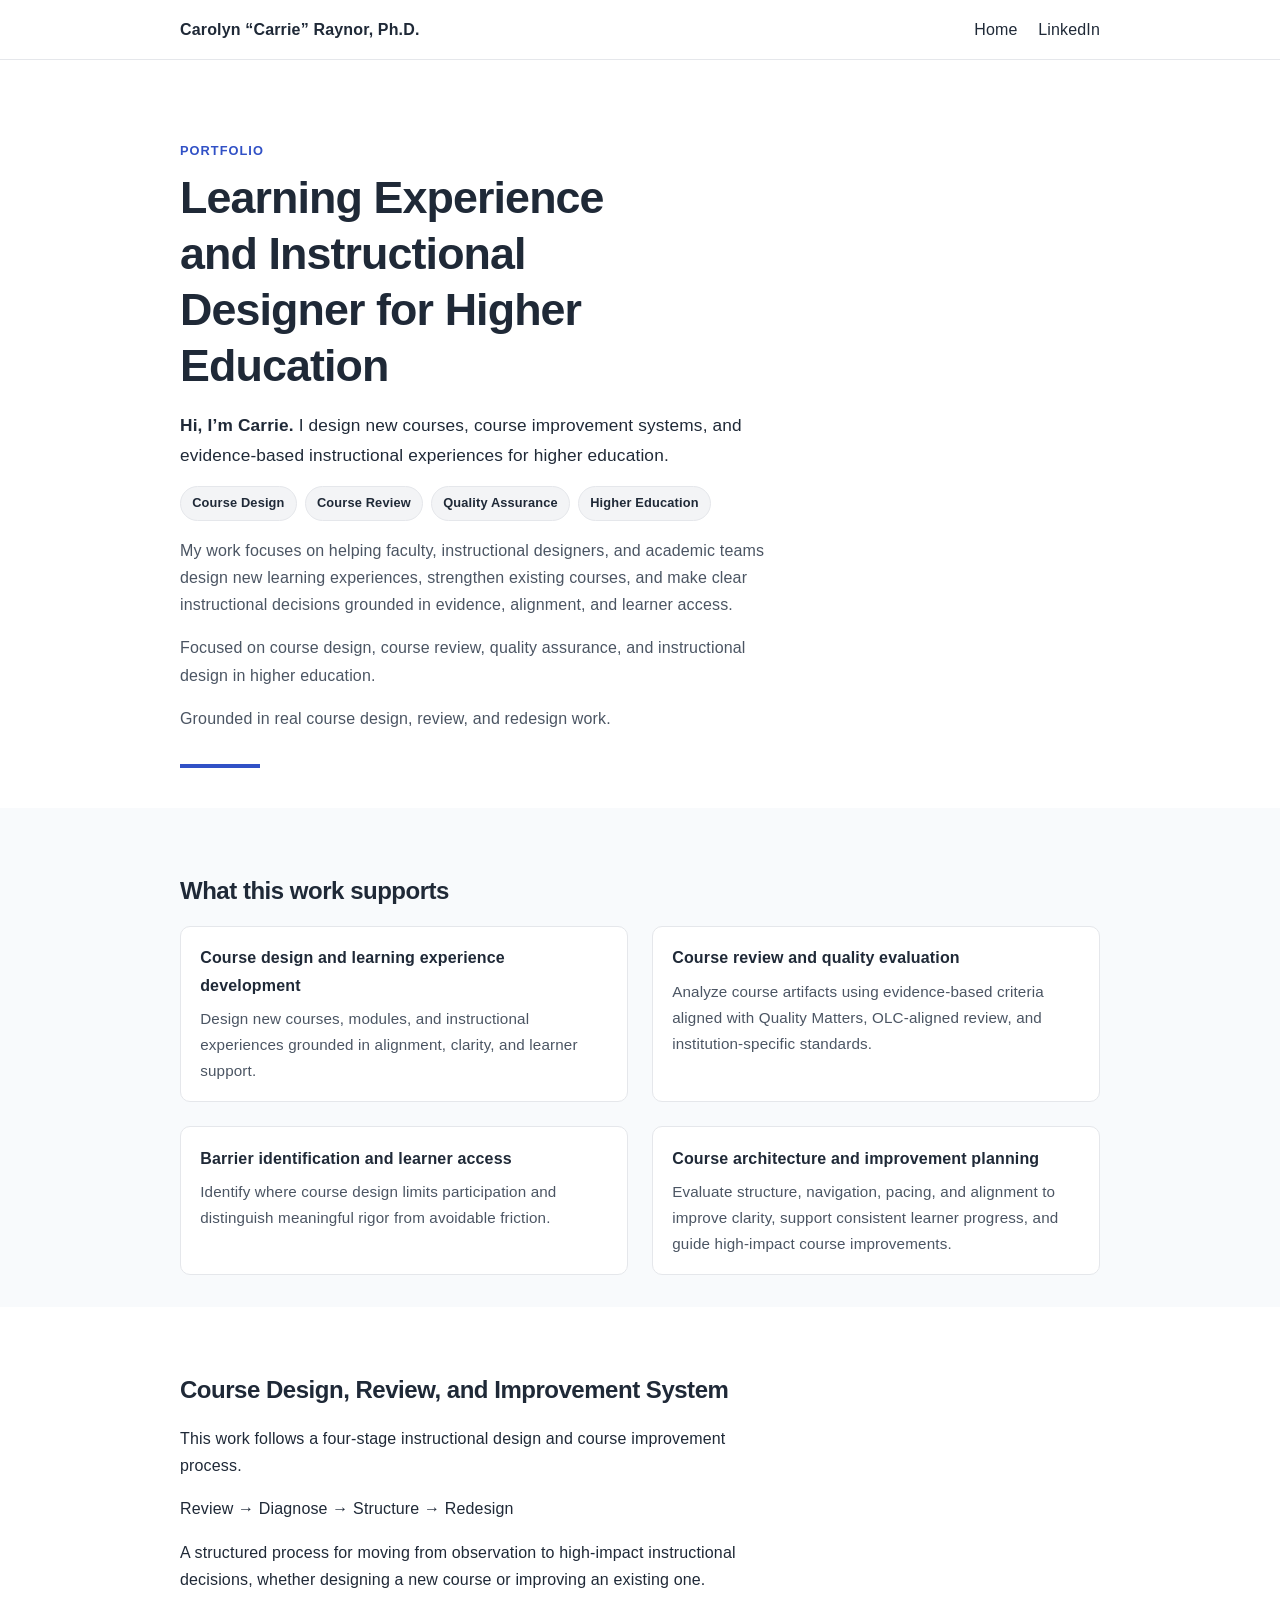
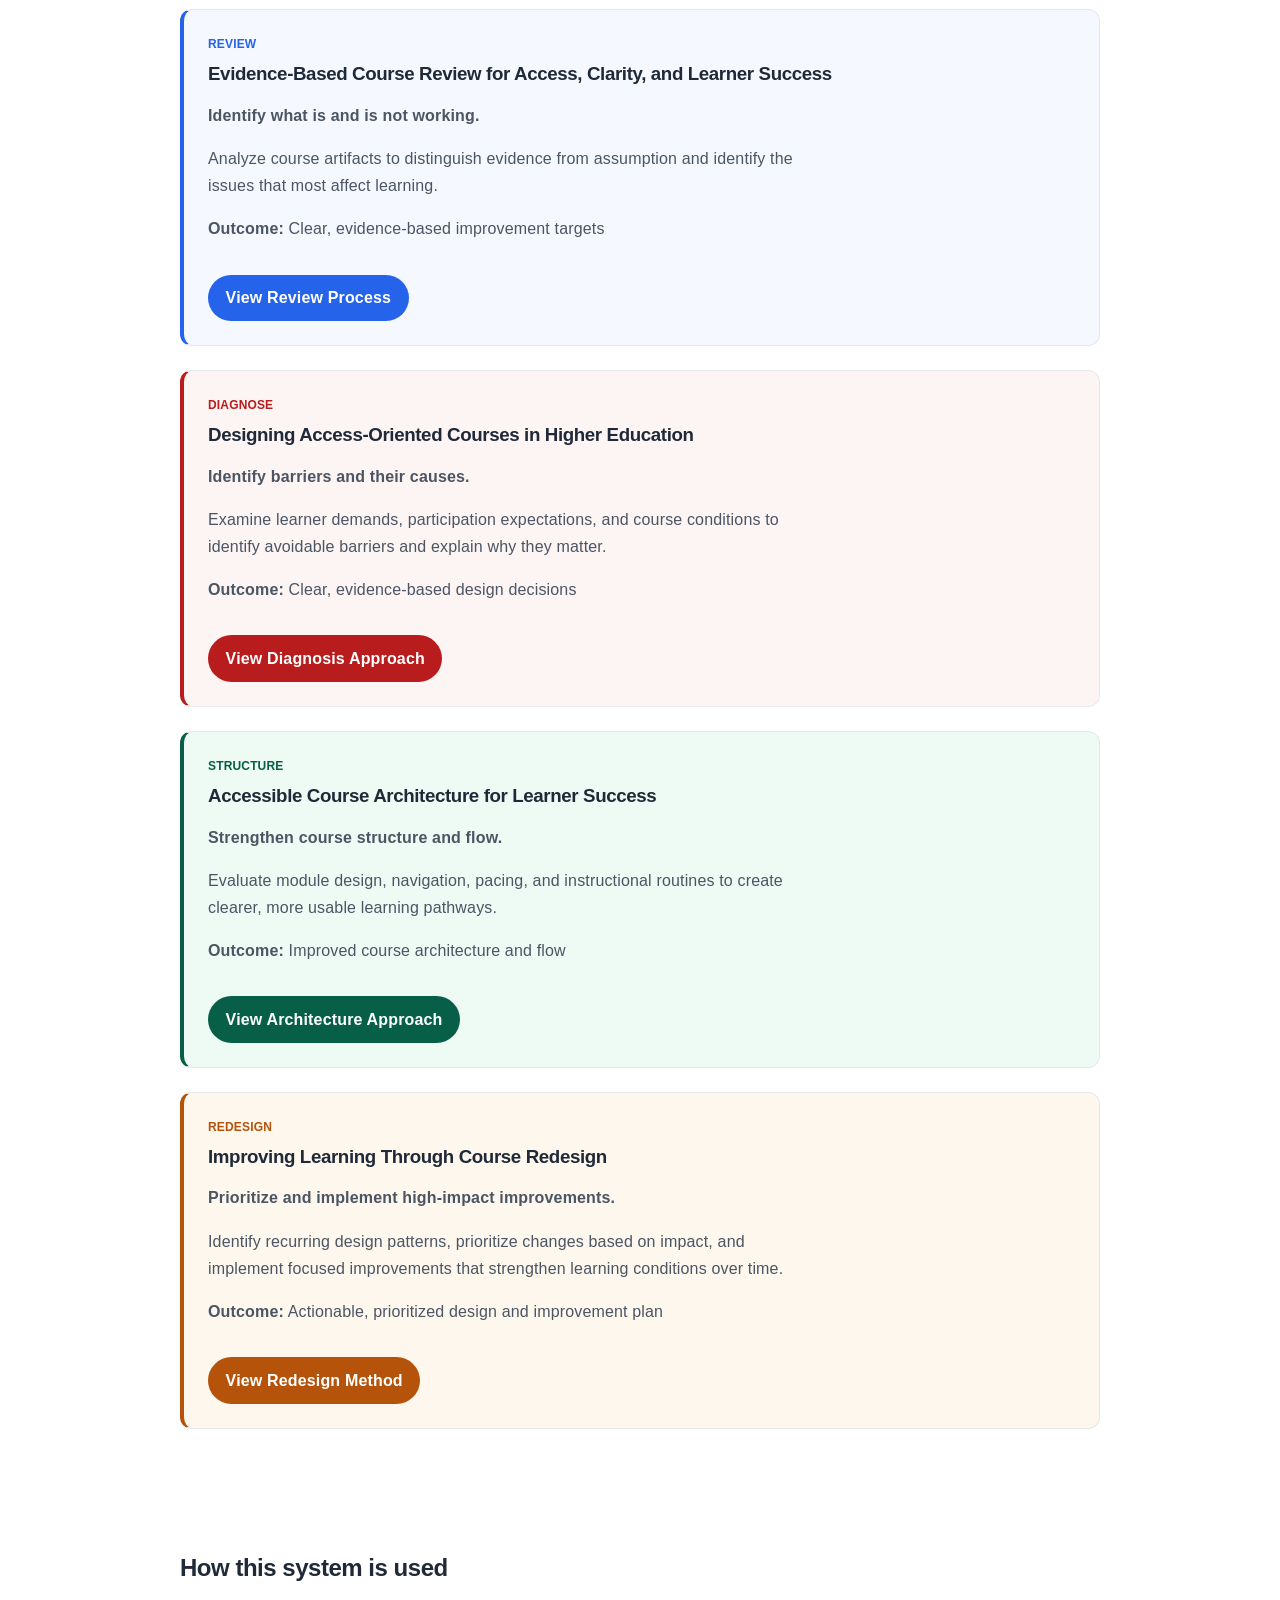
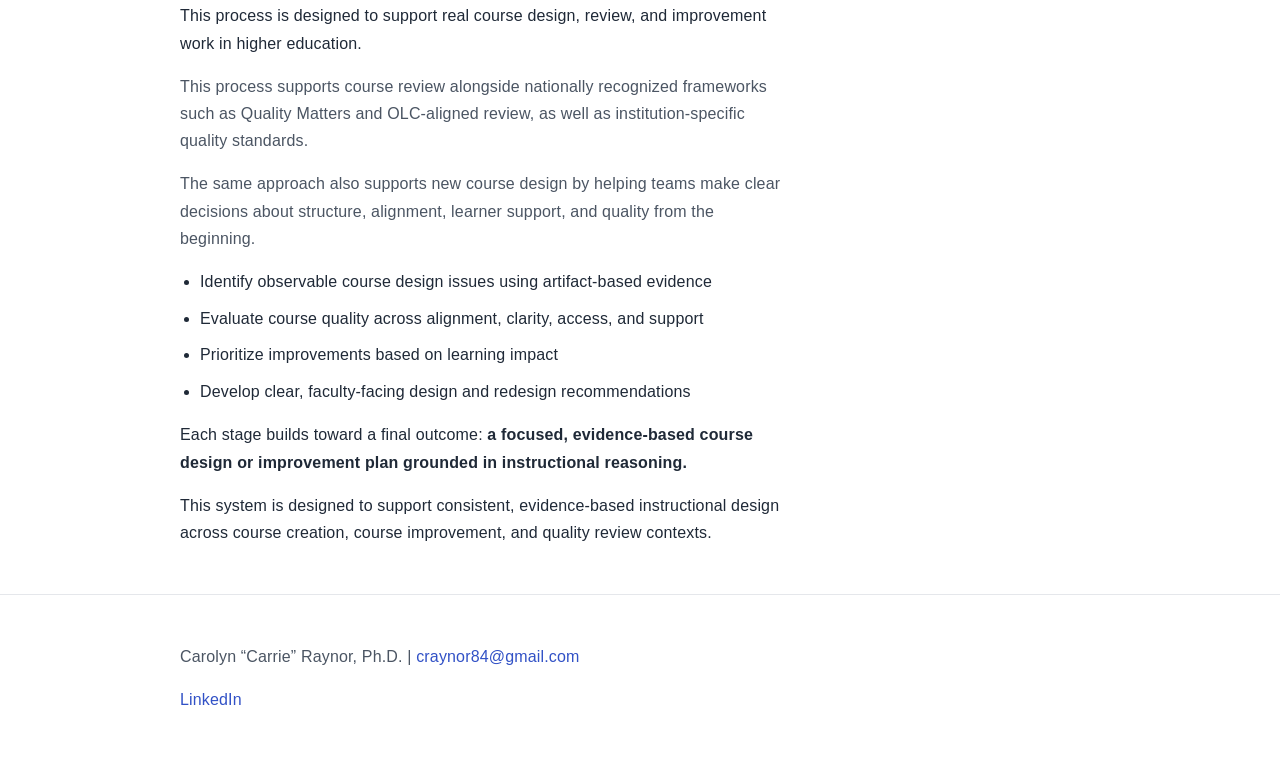
==== index.html @ 2cd47439 "Update title and headline for clarity" ====
<!DOCTYPE html>
<html lang="en">
<head>
  <meta charset="UTF-8" />
  <meta name="viewport" content="width=device-width, initial-scale=1.0" />
  <title>Carolyn “Carrie” Raynor, Ph.D. | Learning Experience & Instructional Designer</title>
  <link rel="stylesheet" href="style.css" />
</head>
<body>
  <header class="site-header">
    <div class="container nav">
      <div class="site-name">Carolyn “Carrie” Raynor, Ph.D.</div>
      <nav>
        <a href="index.html">Home</a>
        <a href="https://www.linkedin.com" target="_blank" rel="noopener noreferrer">LinkedIn</a>
      </nav>
    </div>
  </header>

  <main>
    <section class="hero">
      <div class="container">
        <div class="eyebrow">Portfolio</div>

        <!-- UPDATED HEADLINE -->
        <h1>Learning Experience and Instructional Designer for Higher Education</h1>

        <p class="hero-subhead">
          <strong>Hi, I’m Carrie.</strong> I design new courses, course improvement systems, and evidence-based instructional experiences for higher education.
        </p>

        <div class="hero-tags">
          <span>Course Design</span>
          <span>Course Review</span>
          <span>Quality Assurance</span>
          <span>Higher Education</span>
        </div>

        <p class="hero-supporting">
          My work focuses on helping faculty, instructional designers, and academic teams design new learning experiences, strengthen existing courses, and make clear instructional decisions grounded in evidence, alignment, and learner access.
        </p>

        <p class="hero-supporting hero-role-focus">
          Focused on course design, course review, quality assurance, and instructional design in higher education.
        </p>

        <p class="hero-supporting hero-credibility">
          Grounded in real course design, review, and redesign work.
        </p>

        <div class="hero-divider"></div>
      </div>
    </section>

    <section class="proof-highlight">
      <div class="container">
        <h2>What this work supports</h2>

        <div class="proof-grid">
          <div class="proof-item">
            <strong>Course design and learning experience development</strong>
            <p>Design new courses, modules, and instructional experiences grounded in alignment, clarity, and learner support.</p>
          </div>

          <div class="proof-item">
            <strong>Course review and quality evaluation</strong>
            <p>Analyze course artifacts using evidence-based criteria aligned with Quality Matters, OLC-aligned review, and institution-specific standards.</p>
          </div>

          <div class="proof-item">
            <strong>Barrier identification and learner access</strong>
            <p>Identify where course design limits participation and distinguish meaningful rigor from avoidable friction.</p>
          </div>

          <div class="proof-item">
            <strong>Course architecture and improvement planning</strong>
            <p>Evaluate structure, navigation, pacing, and alignment to improve clarity, support consistent learner progress, and guide high-impact course improvements.</p>
          </div>
        </div>
      </div>
    </section>

    <section class="projects">
      <div class="container">
        <h2>Course Design, Review, and Improvement System</h2>

        <p class="projects-intro">
          This work follows a four-stage instructional design and course improvement process.
        </p>

        <p class="projects-cycle">Review → Diagnose → Structure → Redesign</p>

        <p class="projects-description">
          A structured process for moving from observation to high-impact instructional decisions, whether designing a new course or improving an existing one.
        </p>

        <div class="project-list">
          <article class="project-card">
            <div class="project-type">Review</div>
            <h3>Evidence-Based Course Review for Access, Clarity, and Learner Success</h3>
            <p class="project-lead">Identify what is and is not working.</p>
            <p>
              Analyze course artifacts to distinguish evidence from assumption and identify the issues that most affect learning.
            </p>
            <p class="project-outcome">
              <strong>Outcome:</strong> Clear, evidence-based improvement targets
            </p>
            <div class="project-actions">
              <a class="project-button" href="evidence-based-course-review.html">View Review Process</a>
            </div>
          </article>

          <article class="project-card">
            <div class="project-type">Diagnose</div>
            <h3>Designing Access-Oriented Courses in Higher Education</h3>
            <p class="project-lead">Identify barriers and their causes.</p>
            <p>
              Examine learner demands, participation expectations, and course conditions to identify avoidable barriers and explain why they matter.
            </p>
            <p class="project-outcome">
              <strong>Outcome:</strong> Clear, evidence-based design decisions
            </p>
            <div class="project-actions">
              <a class="project-button" href="designing-access-oriented-courses.html">View Diagnosis Approach</a>
            </div>
          </article>

          <article class="project-card">
            <div class="project-type">Structure</div>
            <h3>Accessible Course Architecture for Learner Success</h3>
            <p class="project-lead">Strengthen course structure and flow.</p>
            <p>
              Evaluate module design, navigation, pacing, and instructional routines to create clearer, more usable learning pathways.
            </p>
            <p class="project-outcome">
              <strong>Outcome:</strong> Improved course architecture and flow
            </p>
            <div class="project-actions">
              <a class="project-button" href="accessible-course-architecture.html">View Architecture Approach</a>
            </div>
          </article>

          <article class="project-card">
            <div class="project-type">Redesign</div>
            <h3>Improving Learning Through Course Redesign</h3>
            <p class="project-lead">Prioritize and implement high-impact improvements.</p>
            <p>
              Identify recurring design patterns, prioritize changes based on impact, and implement focused improvements that strengthen learning conditions over time.
            </p>
            <p class="project-outcome">
              <strong>Outcome:</strong> Actionable, prioritized design and improvement plan
            </p>
            <div class="project-actions">
              <a class="project-button" href="improving-learning-through-course-redesign.html">View Redesign Method</a>
            </div>
          </article>
        </div>
      </div>
    </section>

    <section class="proof-section">
      <div class="container">
        <h2>How this system is used</h2>

        <p>
          This process is designed to support real course design, review, and improvement work in higher education.
        </p>

        <p class="proof-supporting">
          This process supports course review alongside nationally recognized frameworks such as Quality Matters and OLC-aligned review, as well as institution-specific quality standards.
        </p>

        <p class="proof-supporting">
          The same approach also supports new course design by helping teams make clear decisions about structure, alignment, learner support, and quality from the beginning.
        </p>

        <ul class="proof-list">
          <li>Identify observable course design issues using artifact-based evidence</li>
          <li>Evaluate course quality across alignment, clarity, access, and support</li>
          <li>Prioritize improvements based on learning impact</li>
          <li>Develop clear, faculty-facing design and redesign recommendations</li>
        </ul>

        <p class="proof-closing">
          Each stage builds toward a final outcome:
          <strong>a focused, evidence-based course design or improvement plan grounded in instructional reasoning.</strong>
        </p>

        <p class="proof-closing">
          This system is designed to support consistent, evidence-based instructional design across course creation, course improvement, and quality review contexts.
        </p>
      </div>
    </section>
  </main>

  <footer class="site-footer">
    <div class="container">
      <p>
        Carolyn “Carrie” Raynor, Ph.D. |
        <a href="mailto:craynor84@gmail.com">craynor84@gmail.com</a>
      </p>
      <p>
        <a href="https://www.linkedin.com" target="_blank" rel="noopener noreferrer">LinkedIn</a>
      </p>
    </div>
  </footer>
</body>
</html>
---- style.css ----
:root {
  --text: #1f2937;
  --muted: #4b5563;
  --link: #3151c6;
  --link-hover: #2743a8;
  --border: #e5e7eb;
  --bg: #ffffff;

  /* REVIEW (blue) */
  --review: #2563eb;
  --review-bg: #f5f8ff;
  --review-hover: #1d4ed8;

  /* DIAGNOSE (muted red) */
  --diagnose: #b91c1c;
  --diagnose-bg: #fdf4f4;
  --diagnose-hover: #991b1b;

  /* STRUCTURE (muted green) */
  --structure: #065f46;
  --structure-bg: #eefaf4;
  --structure-hover: #065f46;

  /* REDESIGN (muted amber) */
  --redesign: #b45309;
  --redesign-bg: #fdf7ed;
  --redesign-hover: #9a3412;
}

/* RESET */
* {
  box-sizing: border-box;
}

html {
  font-size: 16px;
}

body {
  margin: 0;
  font-family: Inter, Arial, sans-serif;
  color: var(--text);
  background: var(--bg);
  line-height: 1.7;
  letter-spacing: 0.01em;
}

/* TYPOGRAPHY */
h1, h2, h3 {
  line-height: 1.25;
  letter-spacing: -0.02em;
}

p, li {
  max-width: 68ch;
}

/* LAYOUT */
section {
  padding: 3rem 0;
}

.container {
  width: min(920px, 92%);
  margin: 0 auto;
}

/* HEADER */
.site-header {
  border-bottom: 1px solid var(--border);
  padding: 1rem 0;
  background: #ffffff;
}

.nav {
  display: flex;
  justify-content: space-between;
  align-items: center;
}

.site-name {
  font-weight: 700;
}

nav a {
  margin-left: 1rem;
  text-decoration: none;
  color: var(--text);
}

nav a:hover {
  text-decoration: underline;
}

/* HERO */
.hero {
  padding: 5rem 0 2.5rem;
  background: #ffffff;
}

.eyebrow {
  font-size: 0.8rem;
  color: var(--link);
  font-weight: 700;
  letter-spacing: 0.08em;
  text-transform: uppercase;
}

.hero h1 {
  font-size: 2.8rem;
  margin: 0.5rem 0 1rem;
  max-width: 20ch;
}

.hero-subhead {
  font-size: 1.08rem;
  max-width: 62ch;
  margin-bottom: 1rem;
}

.hero-tags {
  margin-top: 1rem;
  margin-bottom: 1rem;
  display: flex;
  flex-wrap: wrap;
  gap: 0.5rem;
}

.hero-tags span {
  background: #f3f4f6;
  border: 1px solid var(--border);
  border-radius: 999px;
  padding: 0.35rem 0.7rem;
  font-size: 0.8rem;
  font-weight: 600;
}

.hero-supporting {
  color: var(--muted);
  max-width: 66ch;
  margin-bottom: 0.9rem;
}

.hero-divider {
  width: 80px;
  height: 4px;
  background: var(--link);
  margin: 2rem 0 0;
}

/* PROOF HIGHLIGHT */
.proof-highlight {
  background: #f8fafc;
  padding: 3rem 0 2rem;
}

.proof-grid {
  display: grid;
  gap: 1.5rem;
  grid-template-columns: repeat(2, 1fr);
  margin-top: 1.25rem;
}

.proof-item {
  border: 1px solid var(--border);
  border-radius: 10px;
  padding: 1.1rem 1.2rem;
  background: #ffffff;
}

.proof-item strong {
  display: block;
  margin-bottom: 0.45rem;
}

.proof-item p {
  margin: 0;
  color: var(--muted);
  font-size: 0.95rem;
}

/* PROJECTS */
.projects {
  background: #ffffff;
}

.project-list {
  display: grid;
  gap: 1.5rem;
}

/* CARD BASE */
.project-card {
  border: 1px solid var(--border);
  border-radius: 12px;
  padding: 1.5rem;
  transition: all 0.2s ease;
}

.project-card:hover {
  transform: translateY(-2px);
  box-shadow: 0 8px 20px rgba(0,0,0,0.05);
}

/* CARD COLORS */
.project-card:nth-child(1) {
  border-left: 4px solid var(--review);
  background: var(--review-bg);
}

.project-card:nth-child(2) {
  border-left: 4px solid var(--diagnose);
  background: var(--diagnose-bg);
}

.project-card:nth-child(3) {
  border-left: 4px solid var(--structure);
  background: var(--structure-bg);
}

.project-card:nth-child(4) {
  border-left: 4px solid var(--redesign);
  background: var(--redesign-bg);
}

/* TYPE LABEL */
.project-type {
  font-size: 0.75rem;
  font-weight: 700;
  text-transform: uppercase;
  margin-bottom: 0.5rem;
}

.project-card:nth-child(1) .project-type { color: var(--review); }
.project-card:nth-child(2) .project-type { color: var(--diagnose); }
.project-card:nth-child(3) .project-type { color: var(--structure); }
.project-card:nth-child(4) .project-type { color: var(--redesign); }

/* TEXT */
.project-card h3 {
  margin: 0 0 0.5rem;
}

.project-lead {
  font-weight: 700;
}

.project-card p {
  color: var(--muted);
}

/* BUTTONS */
.project-button {
  display: inline-block;
  margin-top: 1rem;
  padding: 0.6rem 1.1rem;
  border-radius: 999px;
  color: white;
  text-decoration: none;
  font-weight: 600;
}

.project-card:nth-child(1) .project-button { background: var(--review); }
.project-card:nth-child(2) .project-button { background: var(--diagnose); }
.project-card:nth-child(3) .project-button { background: var(--structure); }
.project-card:nth-child(4) .project-button { background: var(--redesign); }

/* PROOF SECTION */
.proof-section {
  padding: 3.5rem 0 2rem;
}

.proof-supporting {
  color: var(--muted);
  margin-top: 0.5rem;
}

.proof-list {
  margin: 1rem 0;
  padding-left: 1.25rem;
}

.proof-list li {
  margin-bottom: 0.6rem;
}

/* FOOTER */
.site-footer {
  border-top: 1px solid var(--border);
  padding: 2rem 0;
  color: var(--muted);
}

.site-footer a {
  color: var(--link);
  text-decoration: none;
}

/* RESPONSIVE */
@media (max-width: 700px) {
  .proof-grid {
    grid-template-columns: 1fr;
  }

  .hero h1 {
    font-size: 2.2rem;
  }
}
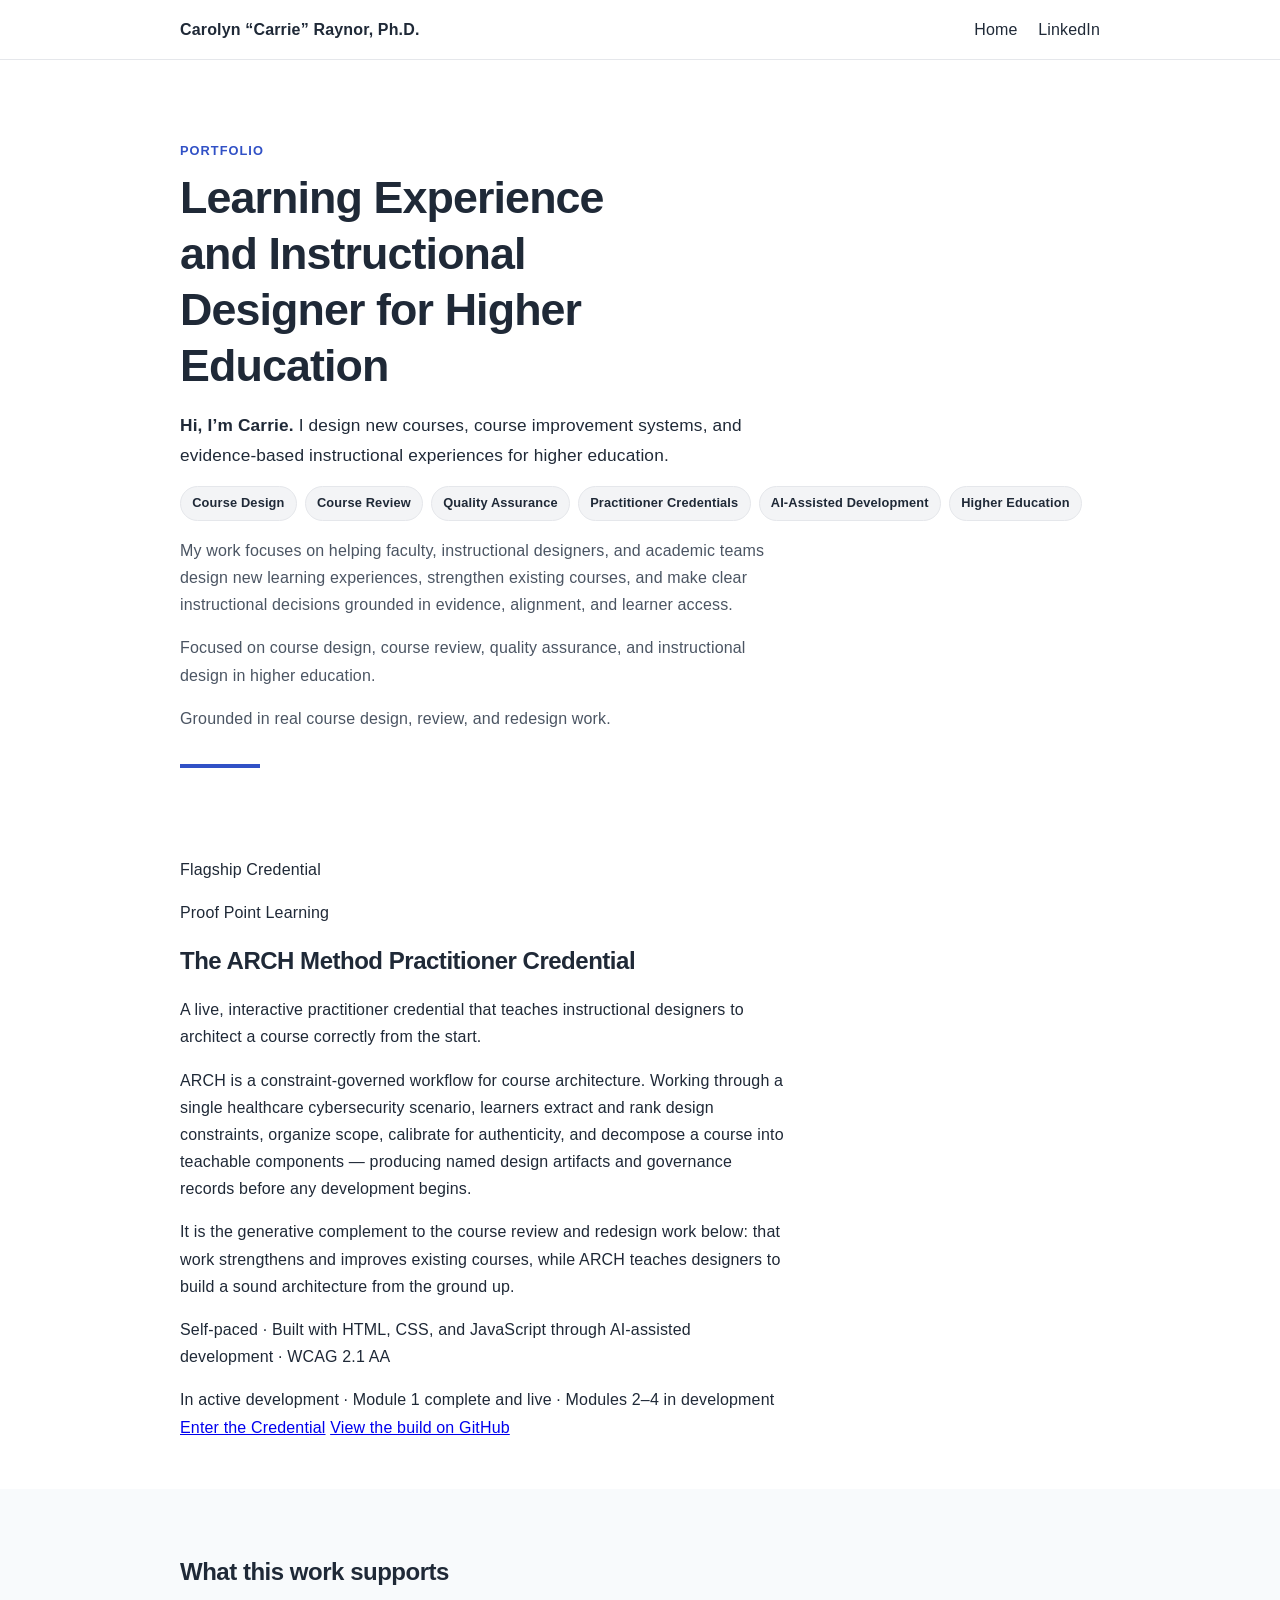
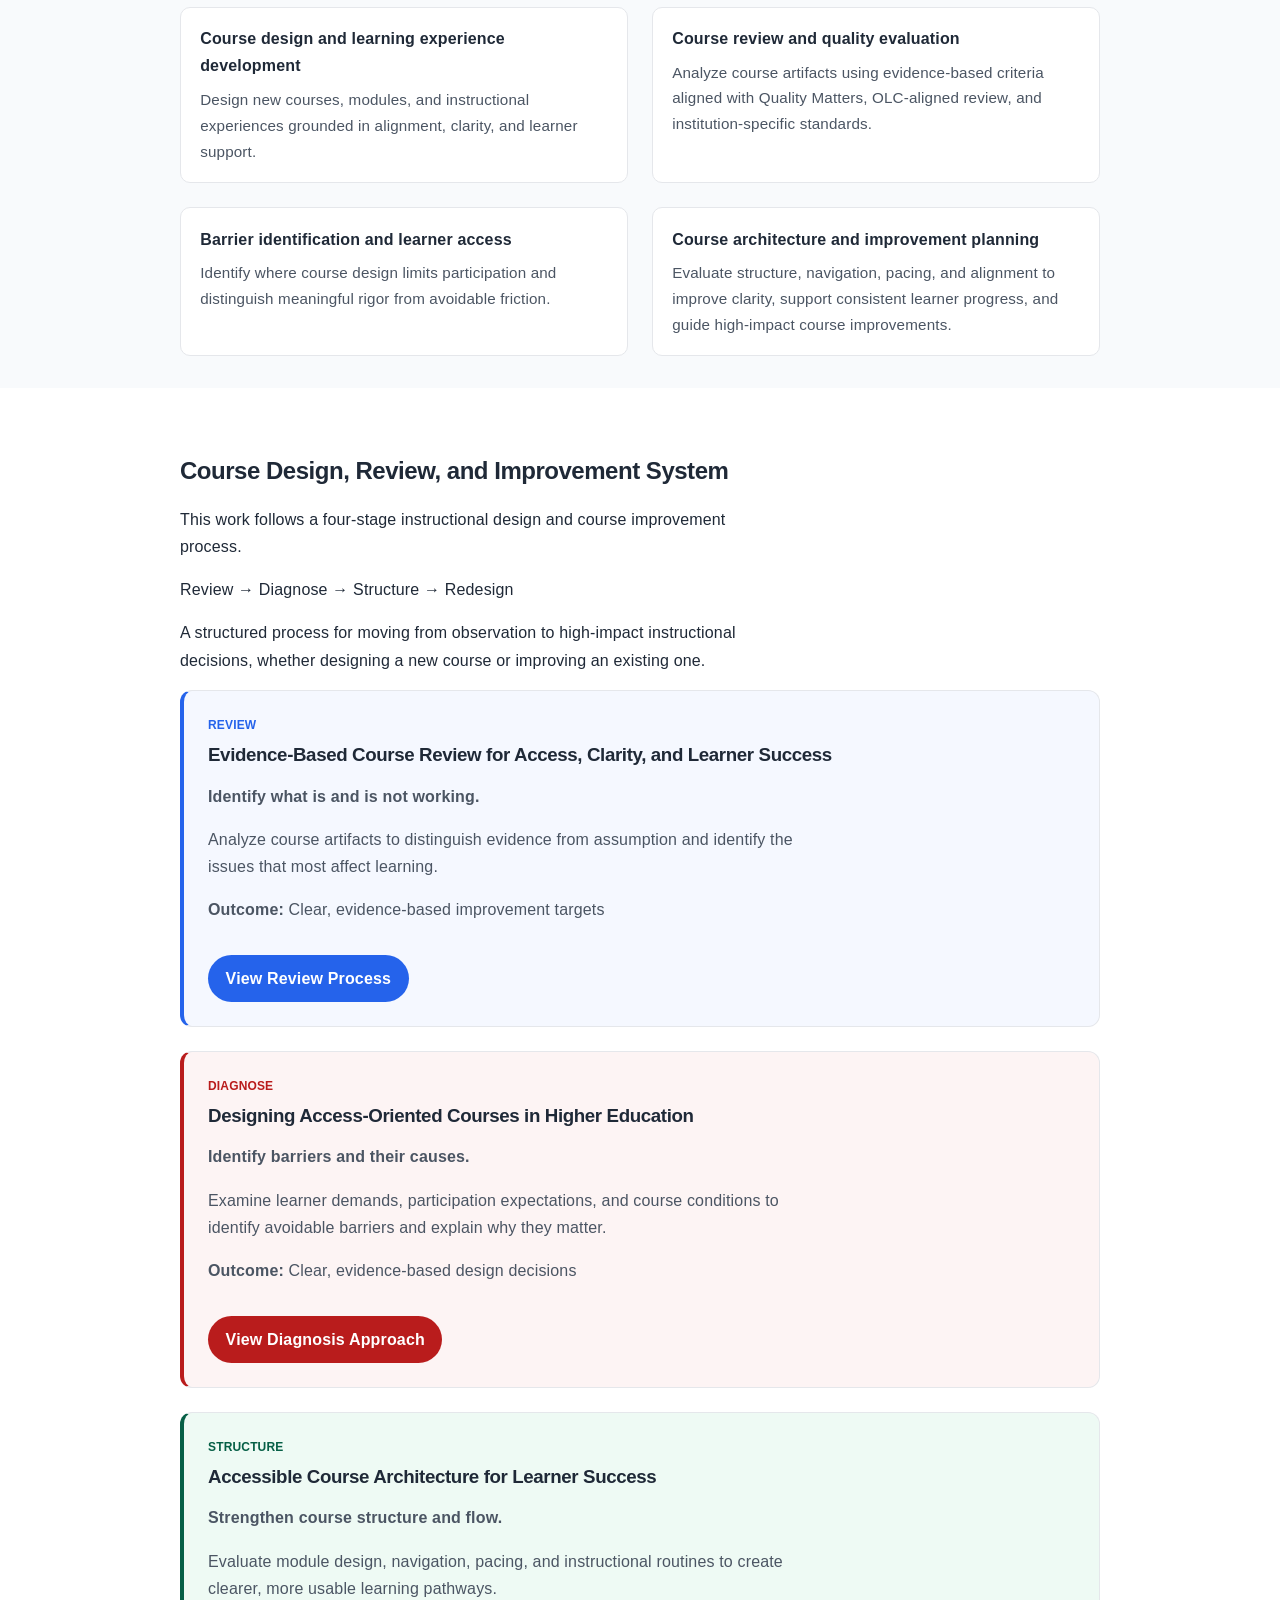
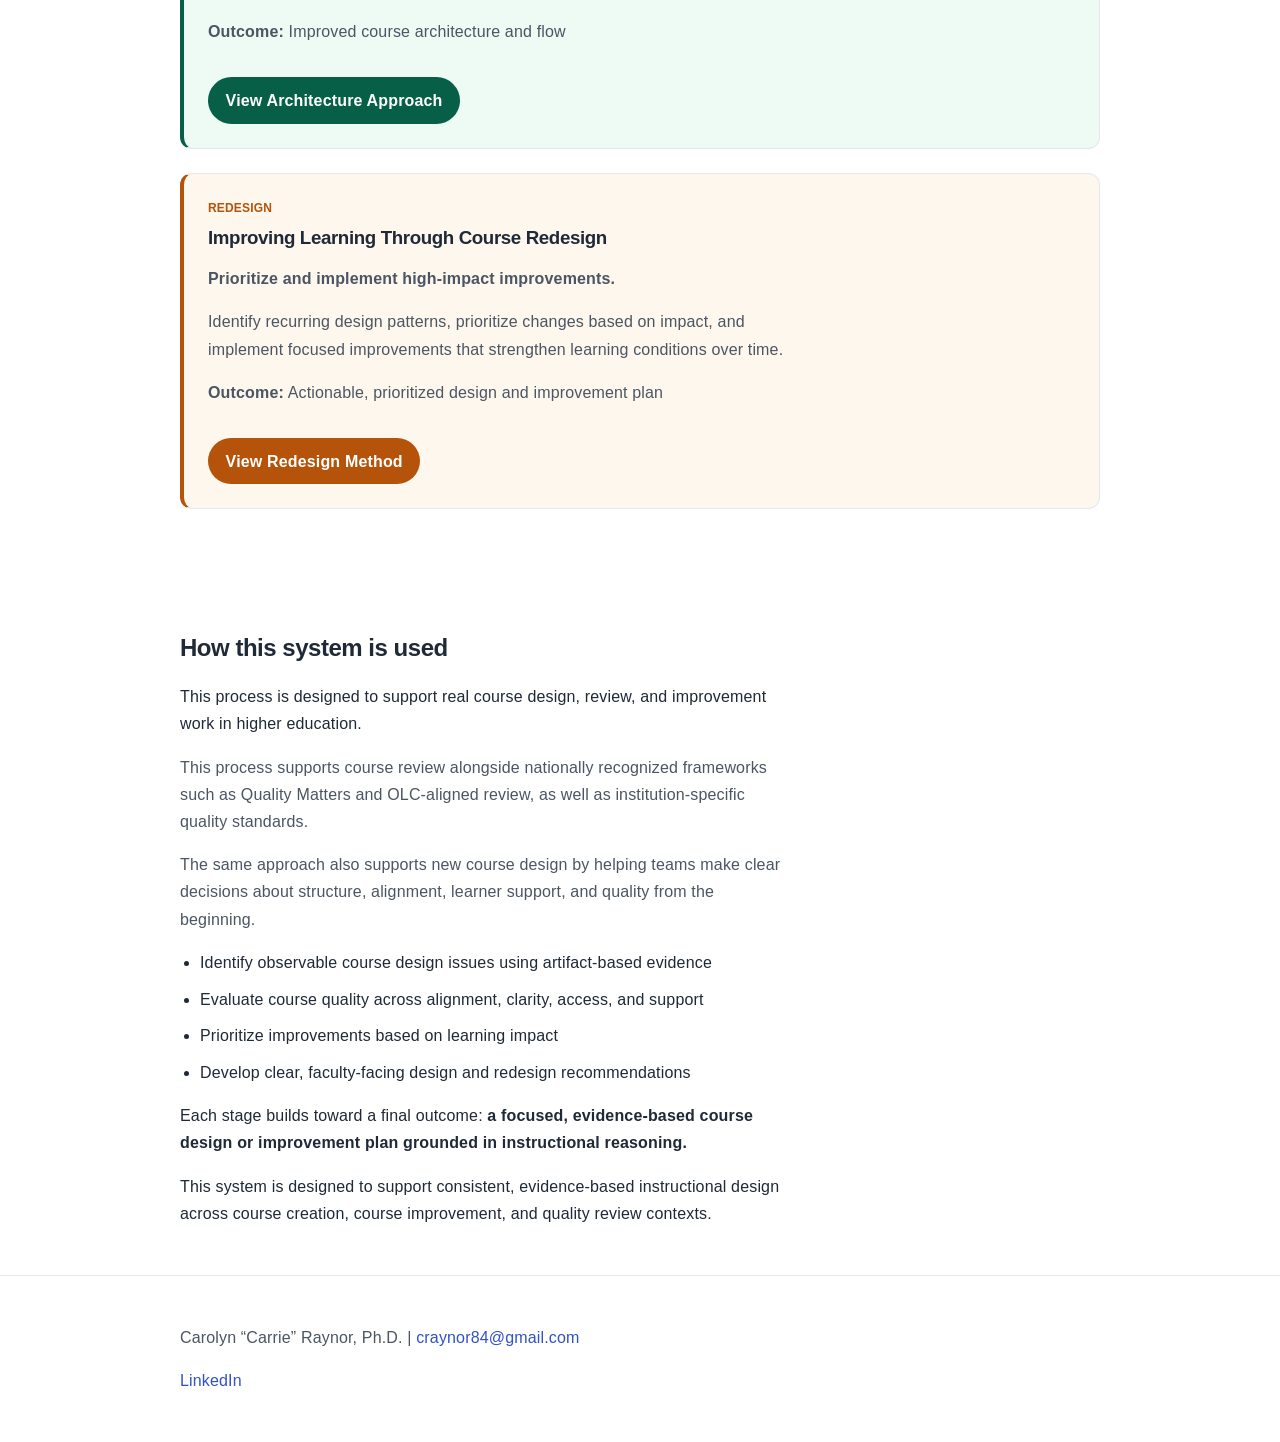
==== commit 2cba4c9d: "Add ARCH Method Practitioner Credential section Added a new featured section for the ARCH Method Pra" ====
--- a/index.html
+++ b/index.html
@@ -33,6 +33,8 @@
           <span>Course Design</span>
           <span>Course Review</span>
           <span>Quality Assurance</span>
+          <span>Practitioner Credentials</span>
+          <span>AI-Assisted Development</span>
           <span>Higher Education</span>
         </div>
 
@@ -49,6 +51,44 @@
         </p>
 
         <div class="hero-divider"></div>
+      </div>
+    </section>
+
+    <!-- FEATURED CREDENTIAL: ARCH Method -->
+    <!-- ENTRY POINT: intro-0.1.html for now. Swap to the dedicated landing page once Prompt C Section 8 ships. -->
+    <section class="featured">
+      <div class="container">
+        <div class="featured-card">
+          <div class="featured-eyebrow">Flagship Credential</div>
+          <p class="featured-brand">Proof Point Learning</p>
+          <h2>The ARCH Method Practitioner Credential</h2>
+
+          <p class="featured-lead">
+            A live, interactive practitioner credential that teaches instructional designers to architect a course correctly from the start.
+          </p>
+
+          <p>
+            ARCH is a constraint-governed workflow for course architecture. Working through a single healthcare cybersecurity scenario, learners extract and rank design constraints, organize scope, calibrate for authenticity, and decompose a course into teachable components — producing named design artifacts and governance records before any development begins.
+          </p>
+
+          <p>
+            It is the generative complement to the course review and redesign work below: that work strengthens and improves existing courses, while ARCH teaches designers to build a sound architecture from the ground up.
+          </p>
+
+          <p class="featured-meta">
+            Self-paced · Built with HTML, CSS, and JavaScript through AI-assisted development · WCAG 2.1 AA
+          </p>
+
+          <span class="featured-status">
+            <span class="status-dot" aria-hidden="true"></span>
+            In active development · Module 1 complete and live · Modules 2–4 in development
+          </span>
+
+          <div class="featured-actions">
+            <a class="featured-button" href="https://arch-method-course.vercel.app/intro-0.1.html" target="_blank" rel="noopener noreferrer">Enter the Credential</a>
+            <a class="featured-link" href="https://github.com/ccraynor/arch-method-course" target="_blank" rel="noopener noreferrer">View the build on GitHub</a>
+          </div>
+        </div>
       </div>
     </section>
 
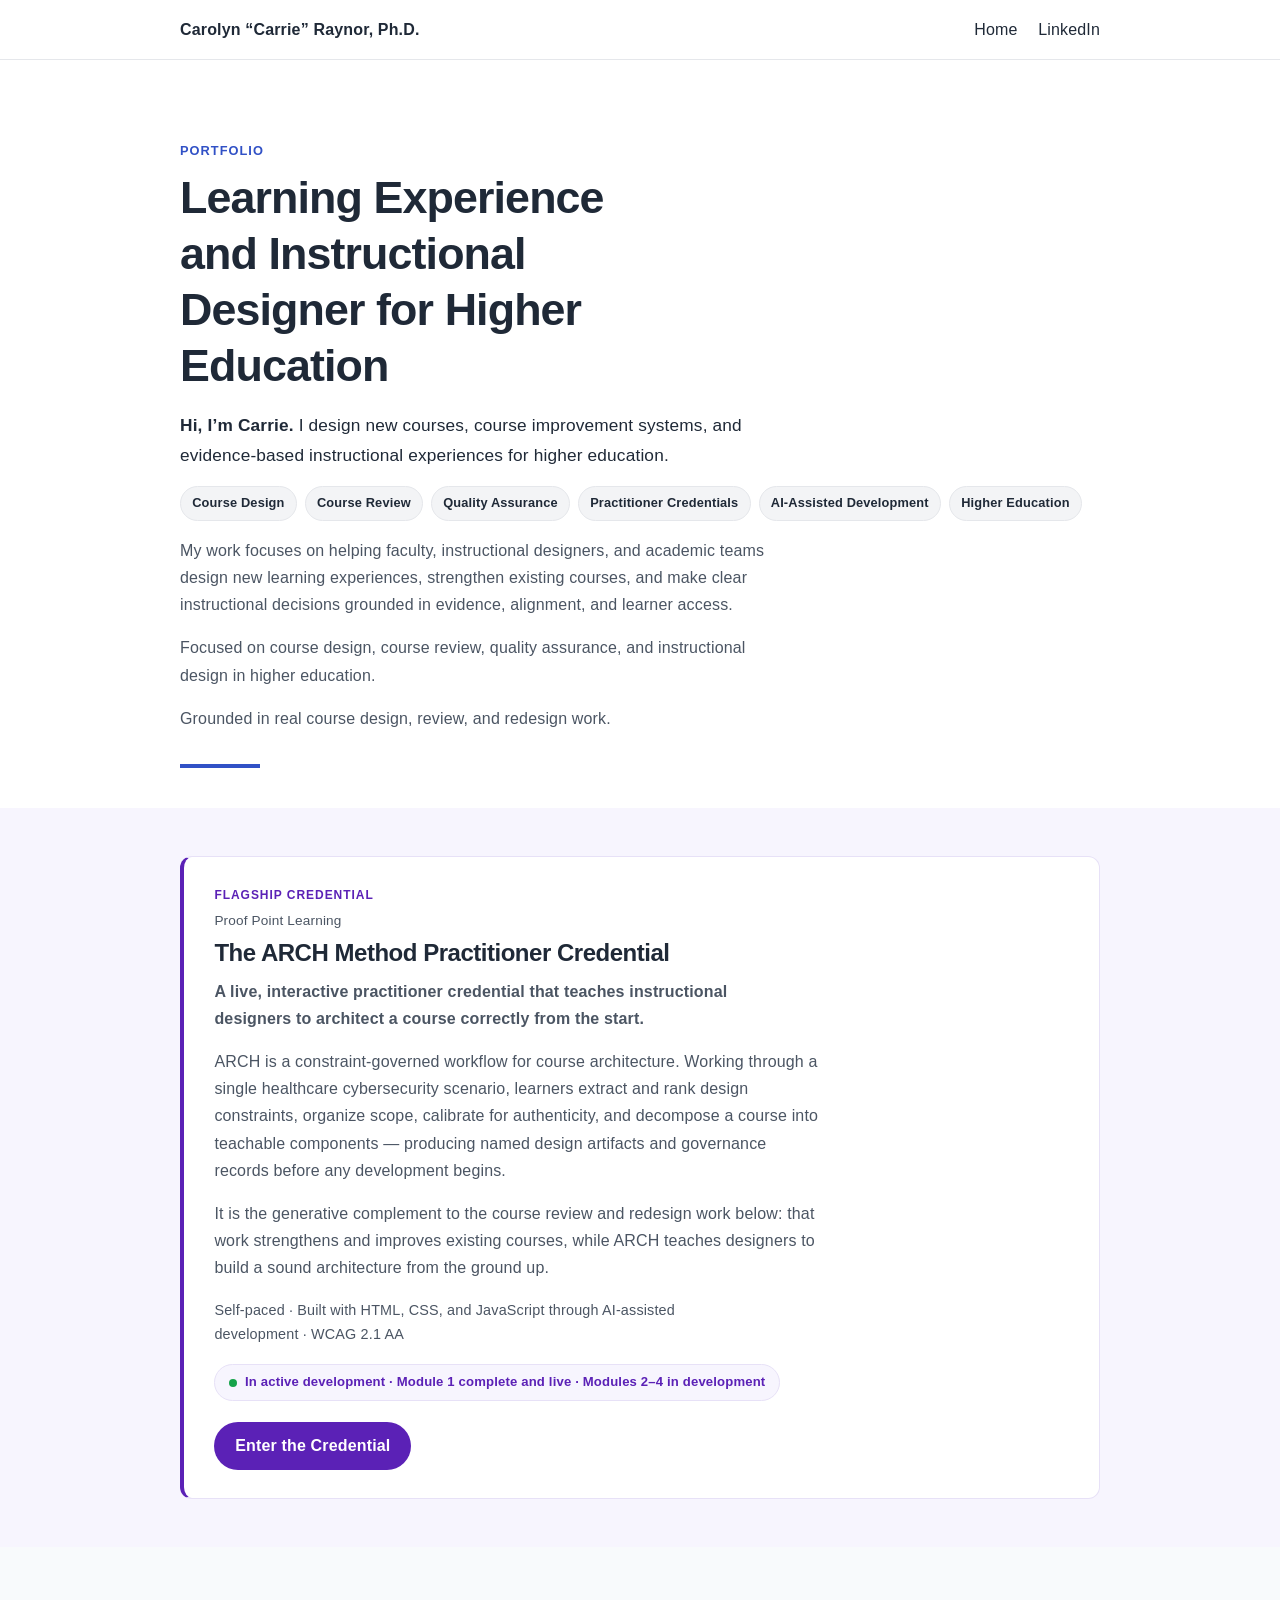
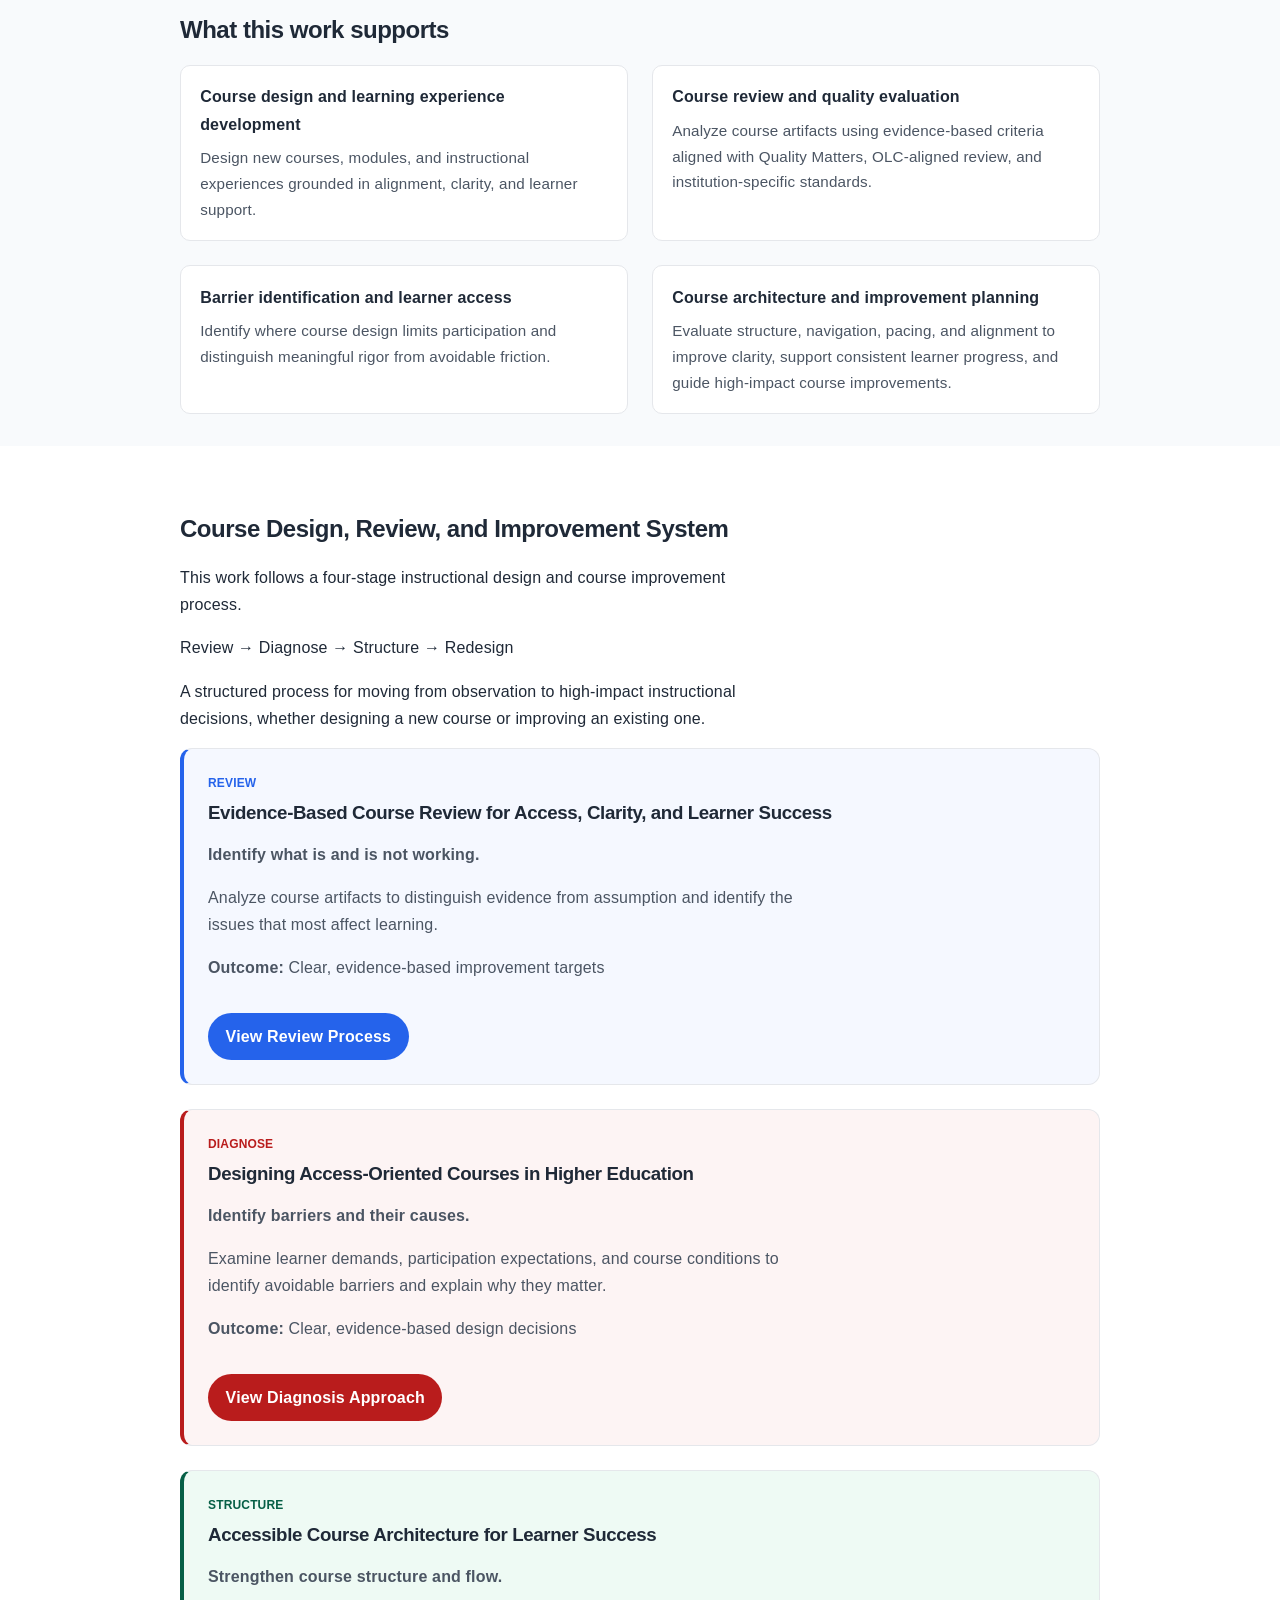
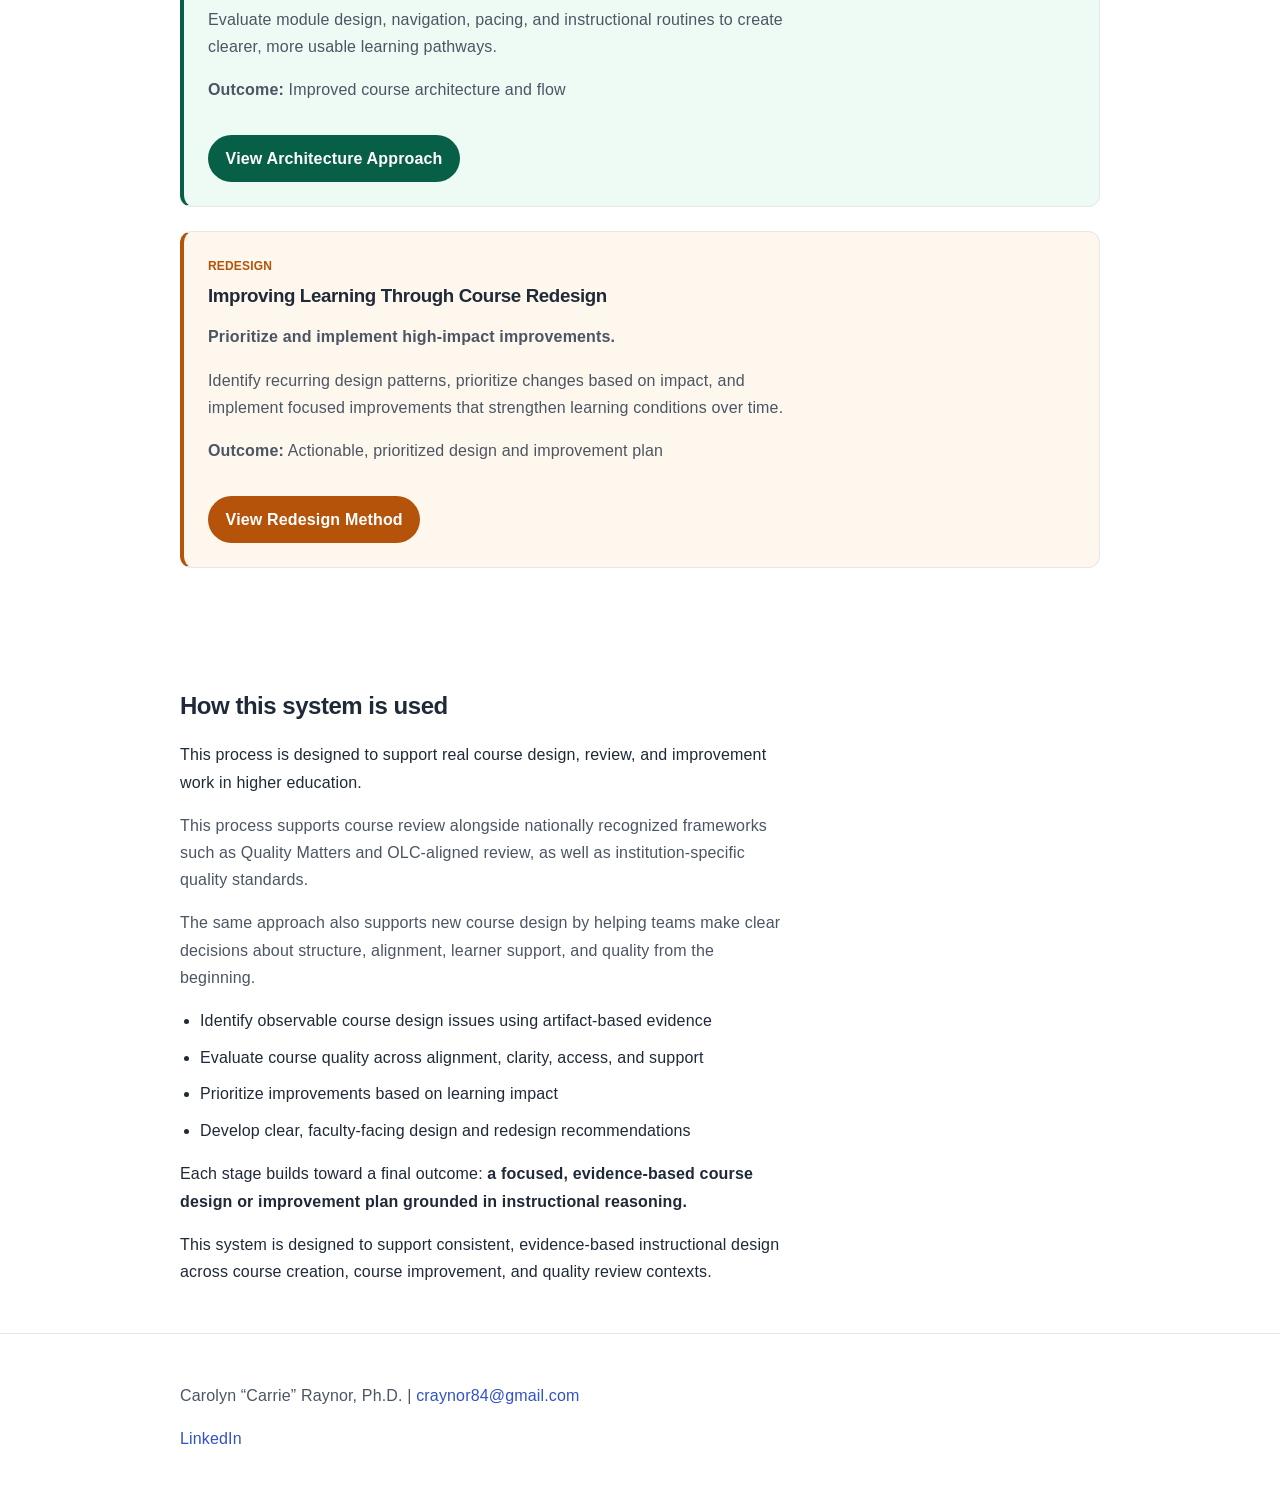
==== commit 8508ee43: "Remove link to GitHub repository from index.html" ====
--- a/index.html
+++ b/index.html
@@ -86,7 +86,6 @@
 
           <div class="featured-actions">
             <a class="featured-button" href="https://arch-method-course.vercel.app/intro-0.1.html" target="_blank" rel="noopener noreferrer">Enter the Credential</a>
-            <a class="featured-link" href="https://github.com/ccraynor/arch-method-course" target="_blank" rel="noopener noreferrer">View the build on GitHub</a>
           </div>
         </div>
       </div>
--- a/style.css
+++ b/style.css
@@ -25,6 +25,12 @@
   --redesign: #b45309;
   --redesign-bg: #fdf7ed;
   --redesign-hover: #9a3412;
+
+  /* ARCH (flagship violet) */
+  --arch: #5b21b6;
+  --arch-bg: #f7f5fe;
+  --arch-hover: #4c1d95;
+  --arch-border: #e7e1f7;
 }
 
 /* RESET */
@@ -177,6 +183,109 @@
   margin: 0;
   color: var(--muted);
   font-size: 0.95rem;
+}
+
+/* FEATURED CREDENTIAL */
+.featured {
+  background: var(--arch-bg);
+  padding: 3rem 0;
+}
+
+.featured-card {
+  border: 1px solid var(--arch-border);
+  border-left: 4px solid var(--arch);
+  border-radius: 12px;
+  padding: 1.75rem 1.9rem;
+  background: #ffffff;
+}
+
+.featured-eyebrow {
+  font-size: 0.75rem;
+  font-weight: 700;
+  letter-spacing: 0.08em;
+  text-transform: uppercase;
+  color: var(--arch);
+}
+
+.featured-brand {
+  font-size: 0.85rem;
+  color: var(--muted);
+  margin: 0.2rem 0 0.4rem;
+}
+
+.featured-card h2 {
+  margin: 0.2rem 0 0.6rem;
+}
+
+.featured-lead {
+  font-weight: 700;
+  margin: 0 0 0.7rem;
+  max-width: 62ch;
+}
+
+.featured-card p {
+  color: var(--muted);
+}
+
+.featured-meta {
+  font-size: 0.9rem;
+  margin: 0.9rem 0 0;
+}
+
+.featured-status {
+  display: inline-flex;
+  align-items: center;
+  gap: 0.5rem;
+  margin-top: 1.1rem;
+  padding: 0.4rem 0.85rem;
+  border-radius: 999px;
+  background: var(--arch-bg);
+  border: 1px solid var(--arch-border);
+  font-size: 0.82rem;
+  font-weight: 600;
+  color: var(--arch);
+}
+
+.status-dot {
+  width: 8px;
+  height: 8px;
+  border-radius: 50%;
+  background: #16a34a;
+  display: inline-block;
+  flex: none;
+}
+
+.featured-actions {
+  margin-top: 1.3rem;
+  display: flex;
+  flex-wrap: wrap;
+  gap: 1rem;
+  align-items: center;
+}
+
+.featured-button {
+  display: inline-block;
+  padding: 0.65rem 1.3rem;
+  border-radius: 999px;
+  background: var(--arch);
+  color: #ffffff;
+  text-decoration: none;
+  font-weight: 600;
+}
+
+.featured-button:hover {
+  background: var(--arch-hover);
+}
+
+.featured-link {
+  color: var(--arch);
+  font-weight: 600;
+  text-decoration: none;
+  font-size: 0.9rem;
+}
+
+.featured-link:hover {
+  text-decoration: underline;
 }
 
 /* PROJECTS */
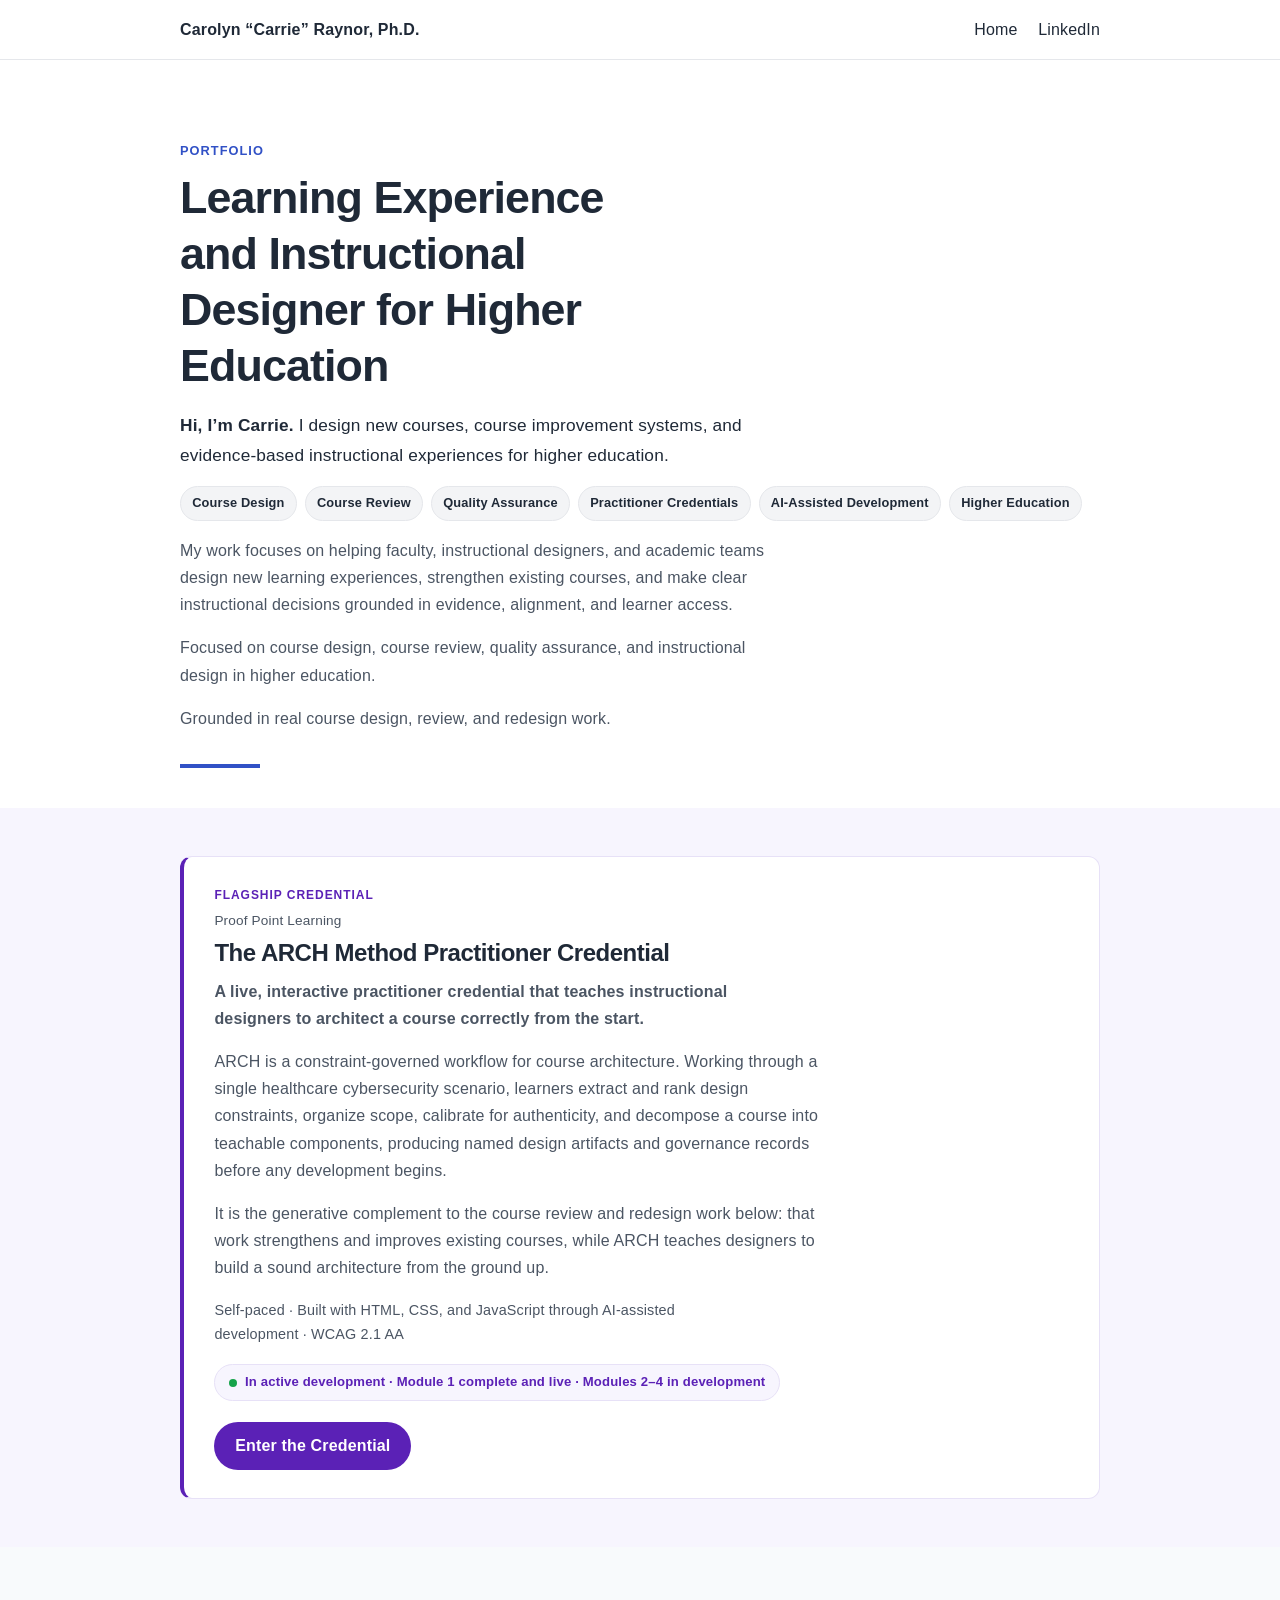
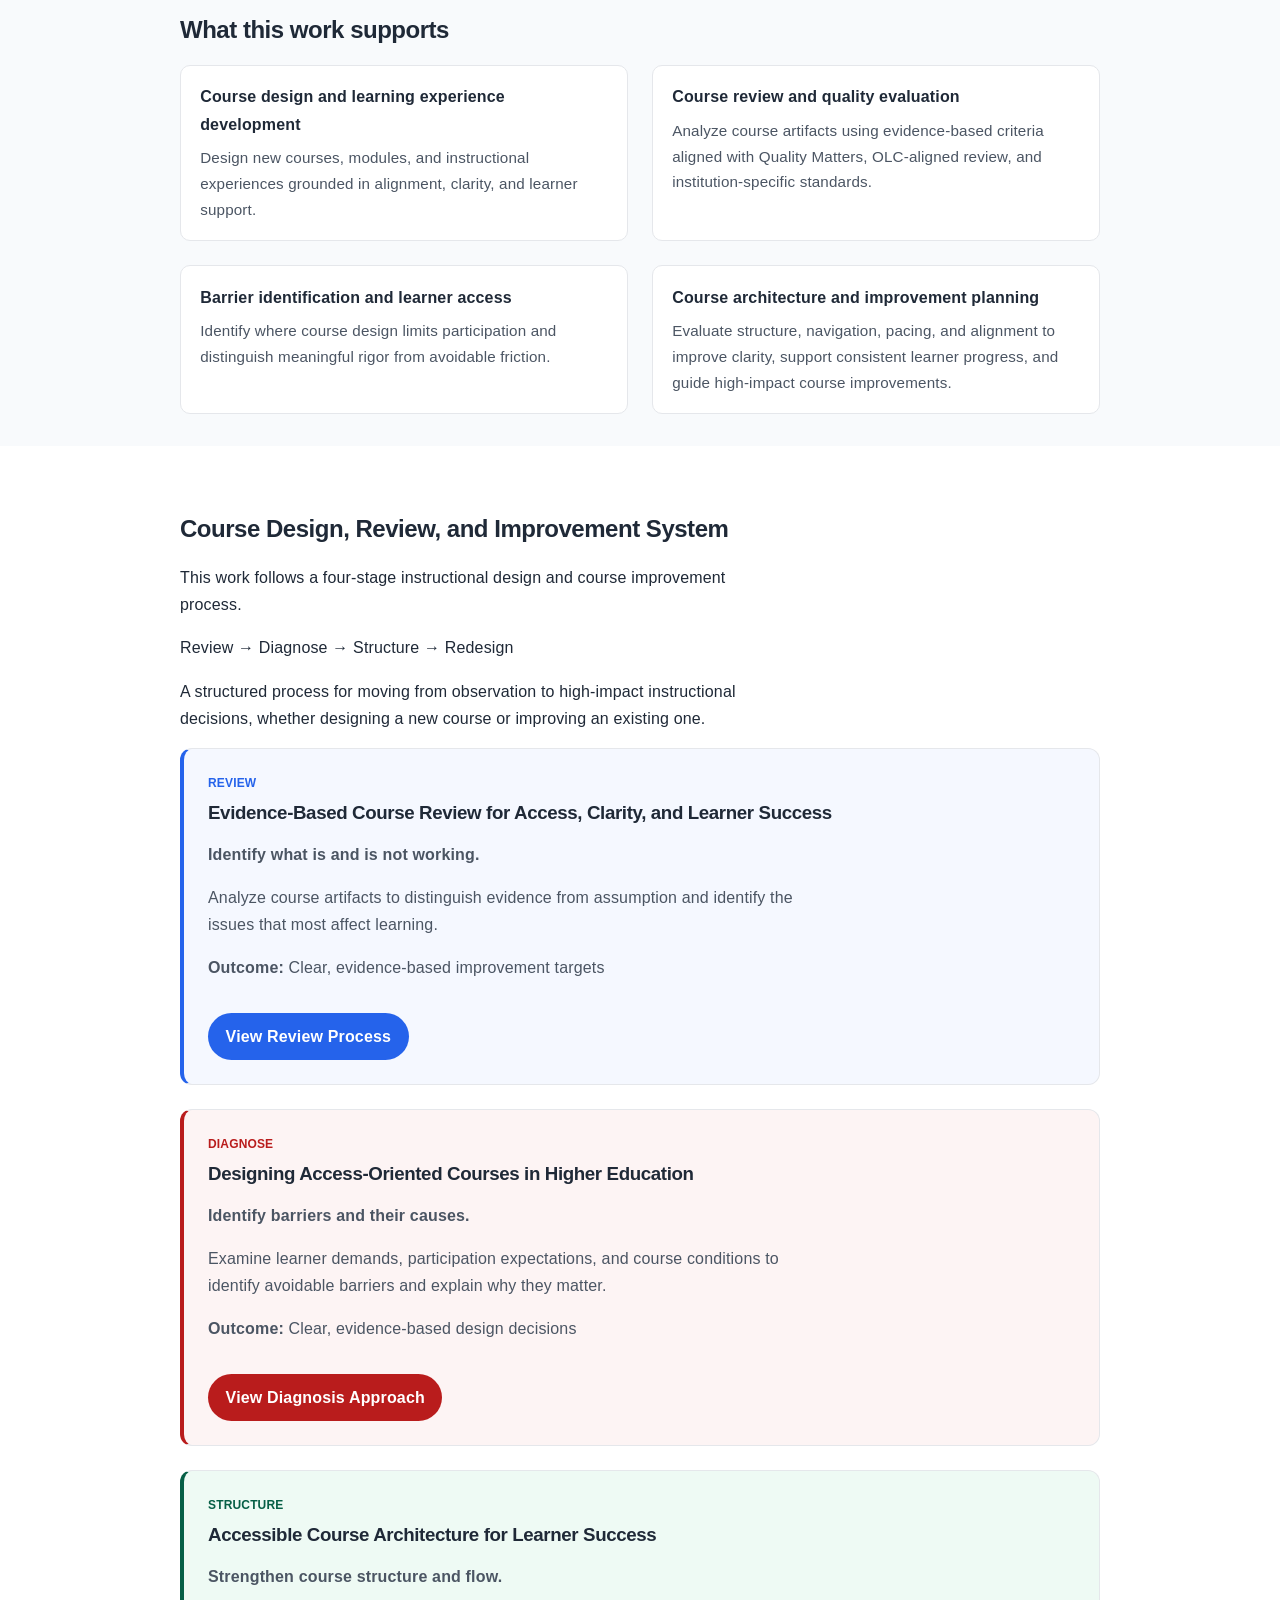
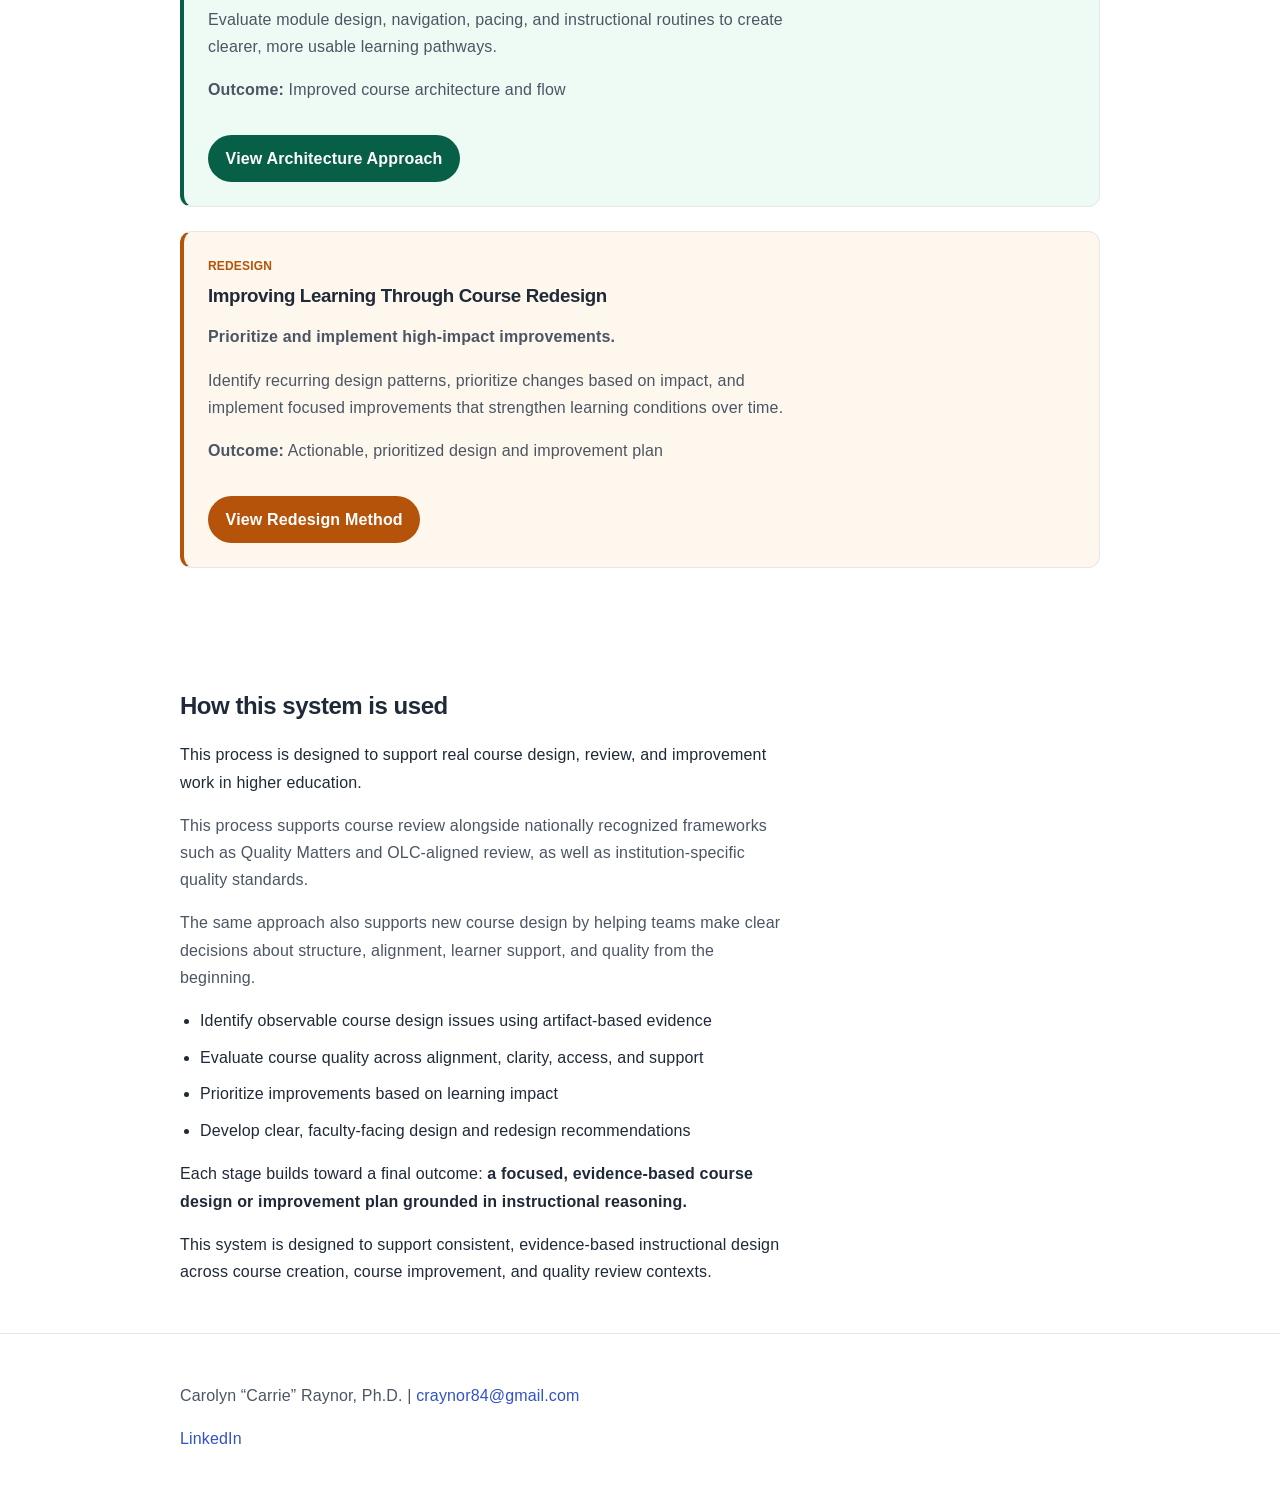
==== commit e9d5fa18: "Fix punctuation in ARCH description paragraph" ====
--- a/index.html
+++ b/index.html
@@ -68,7 +68,7 @@
           </p>
 
           <p>
-            ARCH is a constraint-governed workflow for course architecture. Working through a single healthcare cybersecurity scenario, learners extract and rank design constraints, organize scope, calibrate for authenticity, and decompose a course into teachable components — producing named design artifacts and governance records before any development begins.
+            ARCH is a constraint-governed workflow for course architecture. Working through a single healthcare cybersecurity scenario, learners extract and rank design constraints, organize scope, calibrate for authenticity, and decompose a course into teachable components, producing named design artifacts and governance records before any development begins.
           </p>
 
           <p>
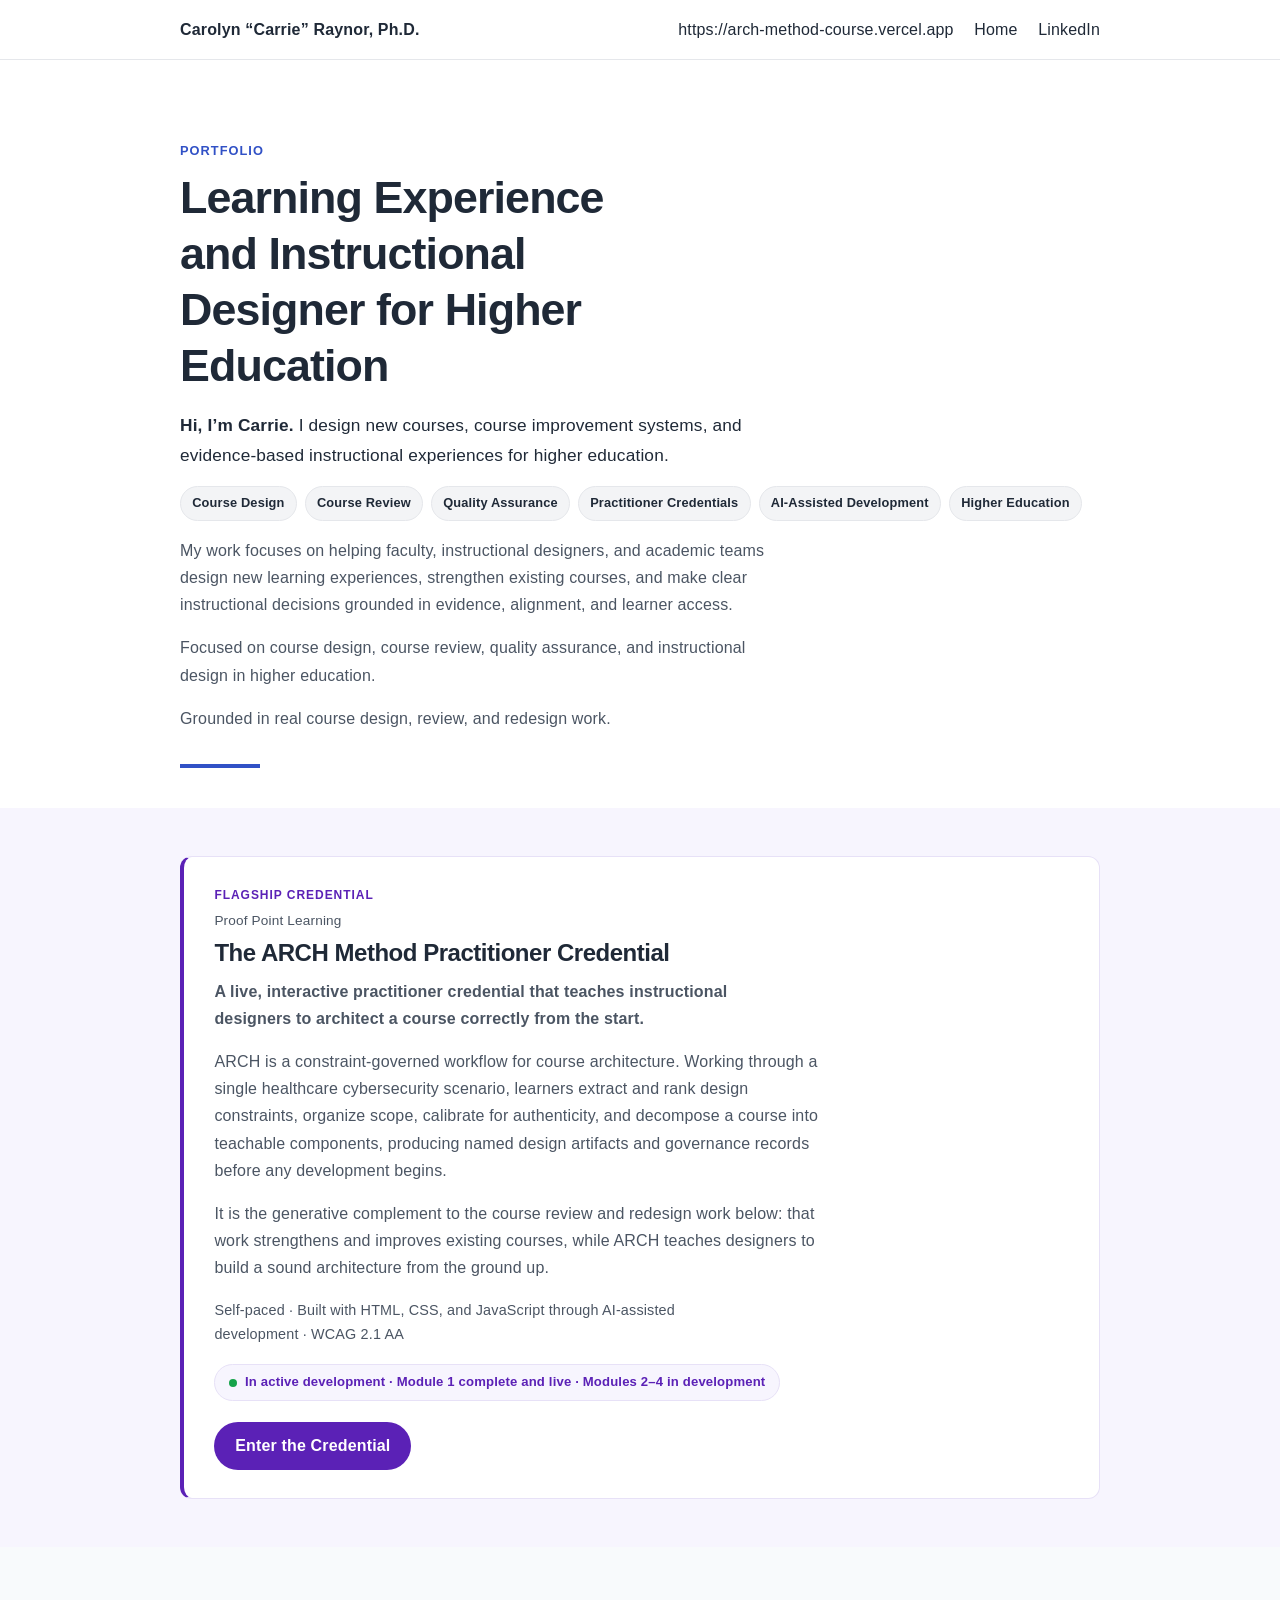
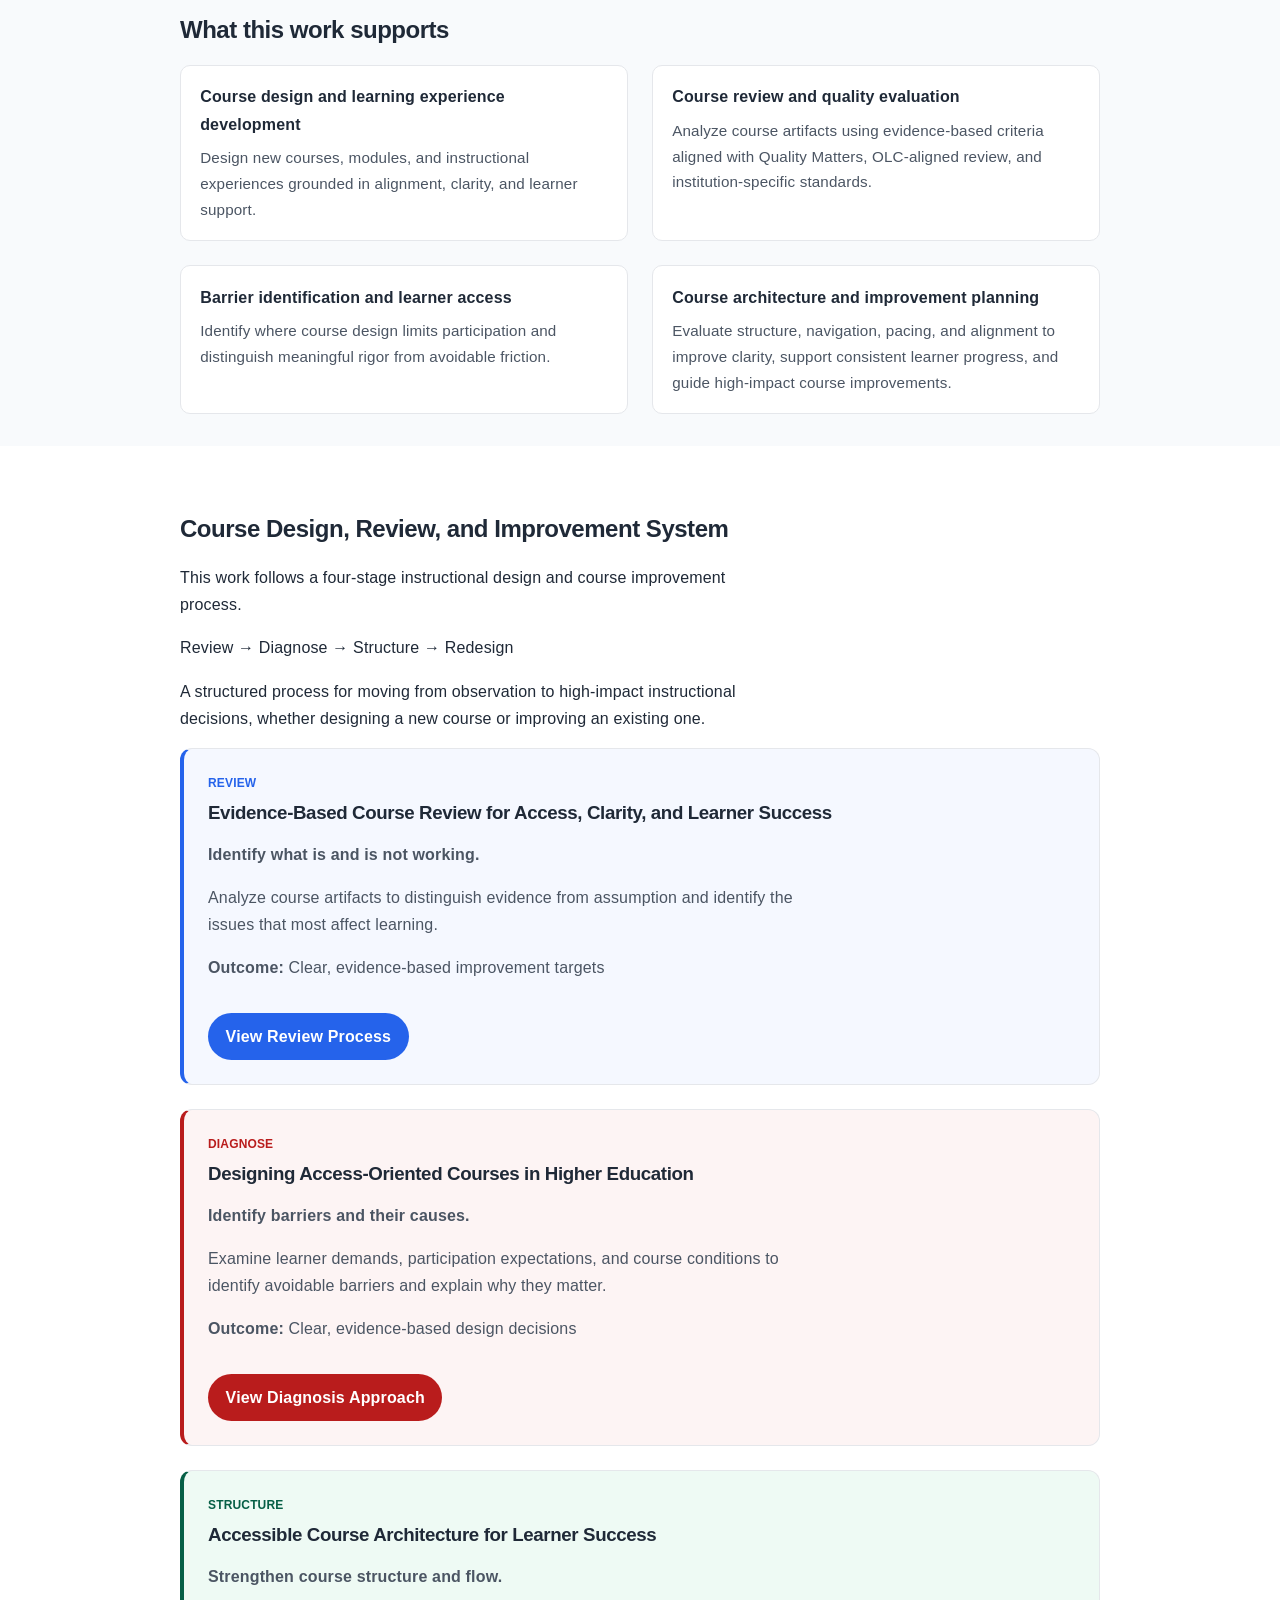
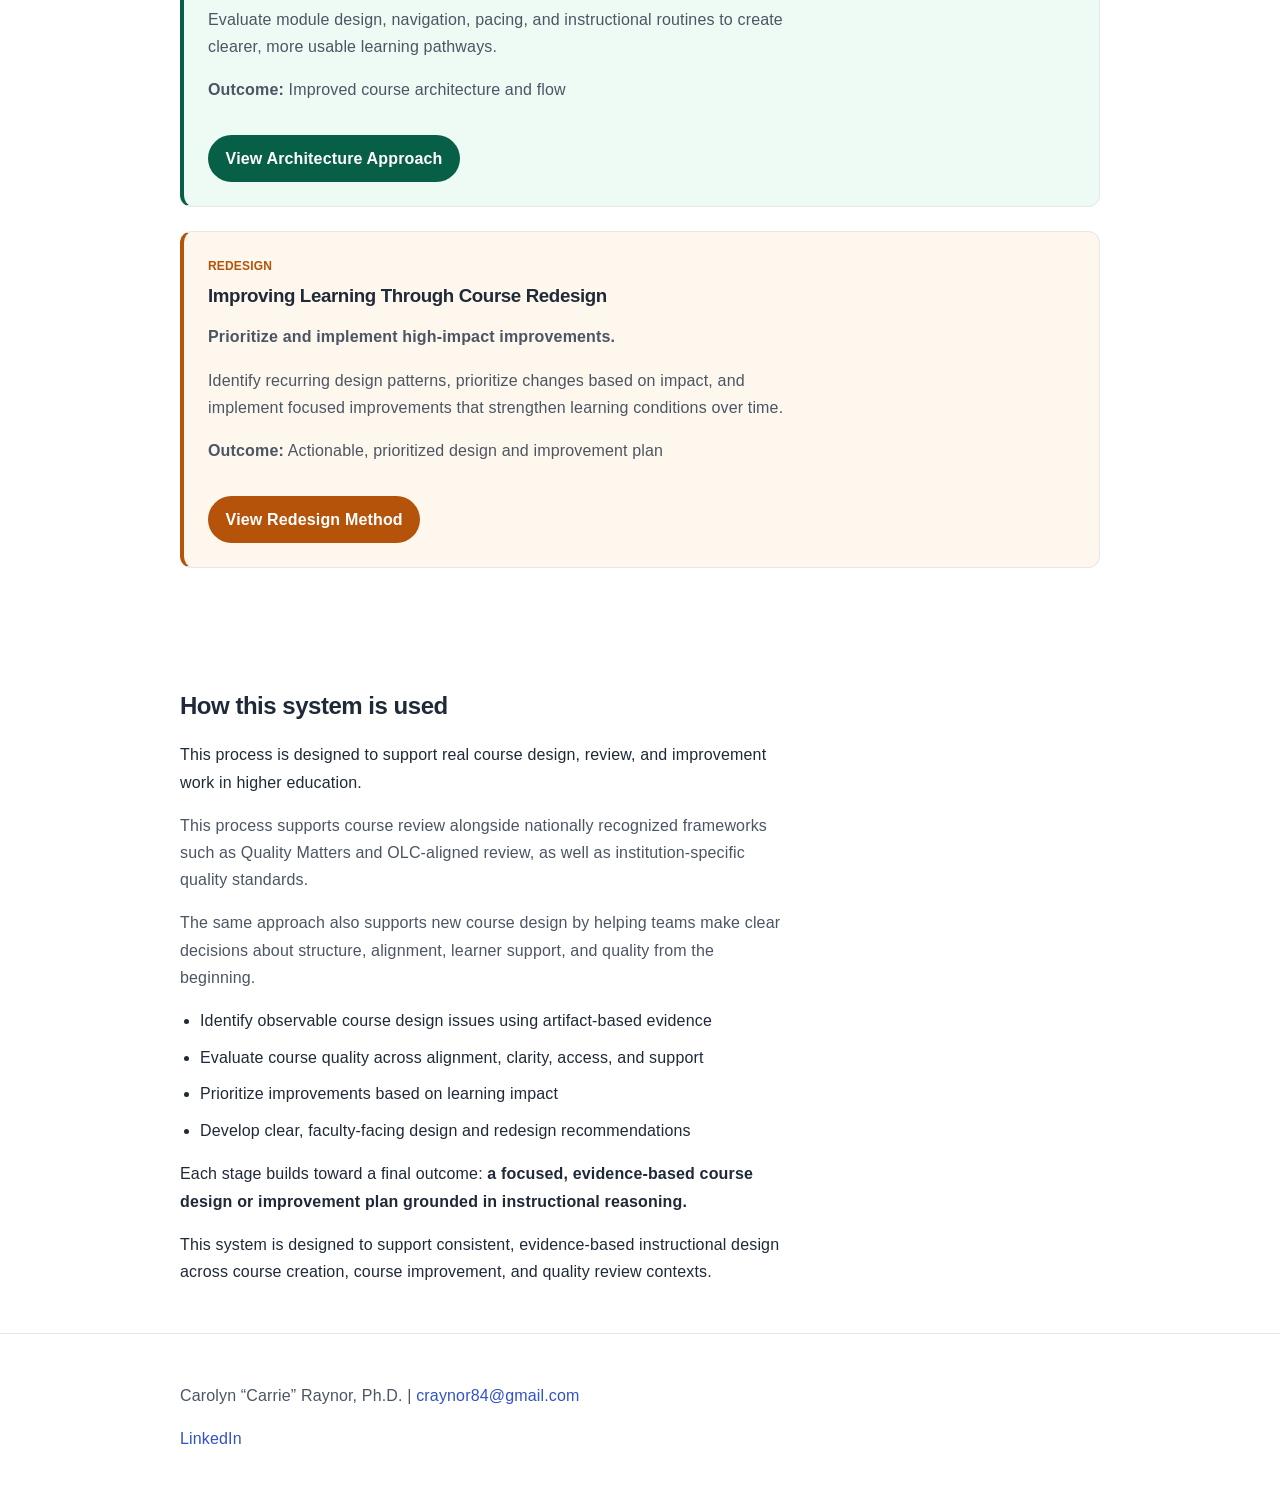
==== commit 7e7e190e: "Update navigation with course link" ====
--- a/index.html
+++ b/index.html
@@ -10,7 +10,7 @@
   <header class="site-header">
     <div class="container nav">
       <div class="site-name">Carolyn “Carrie” Raynor, Ph.D.</div>
-      <nav>
+      <nav>https://arch-method-course.vercel.app
         <a href="index.html">Home</a>
         <a href="https://www.linkedin.com" target="_blank" rel="noopener noreferrer">LinkedIn</a>
       </nav>
